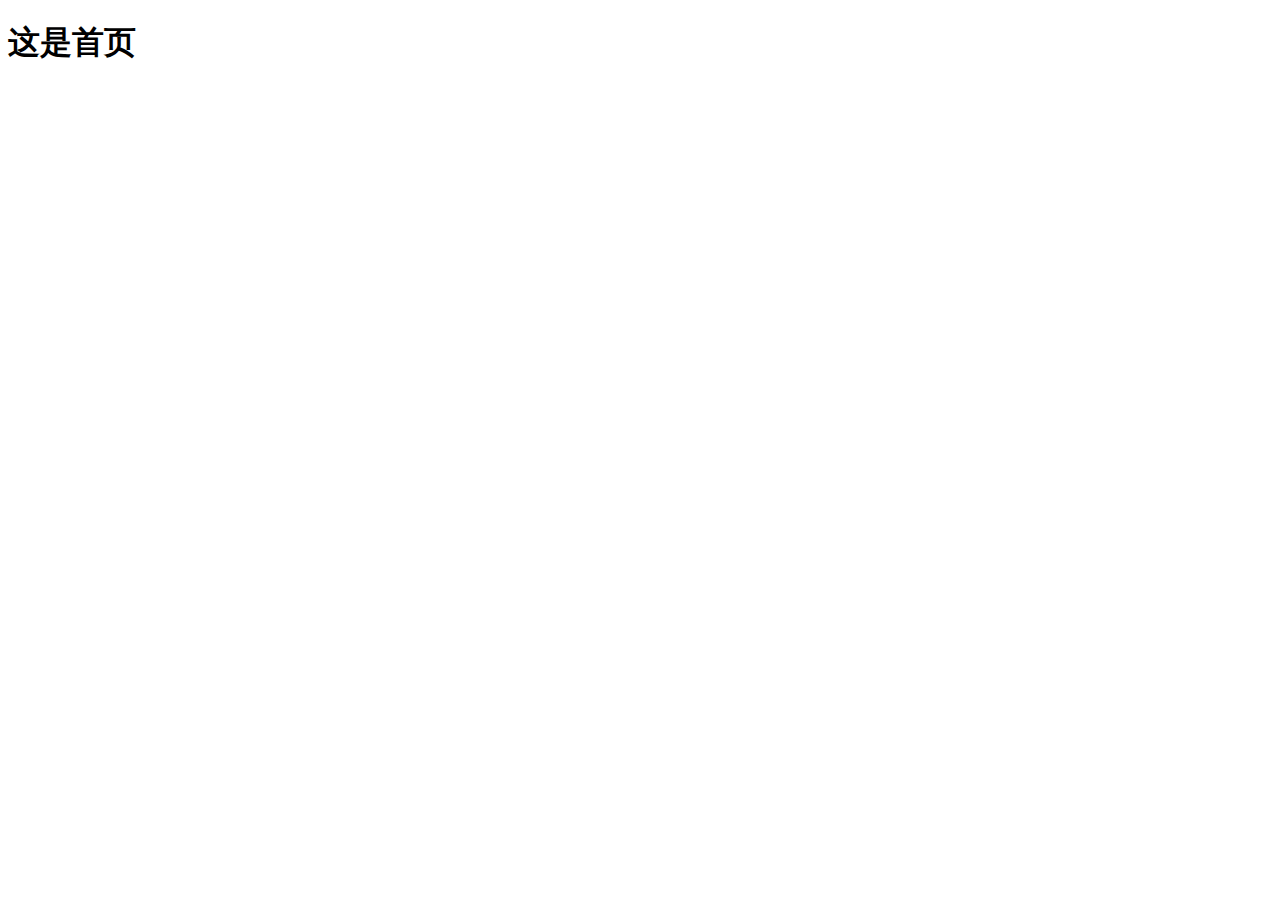
==== index.html @ 3dfcabc5 "注册登录功能完成" ====
<!DOCTYPE html>
<html lang="en">

<head>
    <meta charset="UTF-8">
    <meta http-equiv="X-UA-Compatible" content="IE=edge">
    <meta name="viewport" content="width=device-width, initial-scale=1.0">
    <title>Document</title>
</head>

<body>
    <h1>这是首页</h1>
</body>

</html>
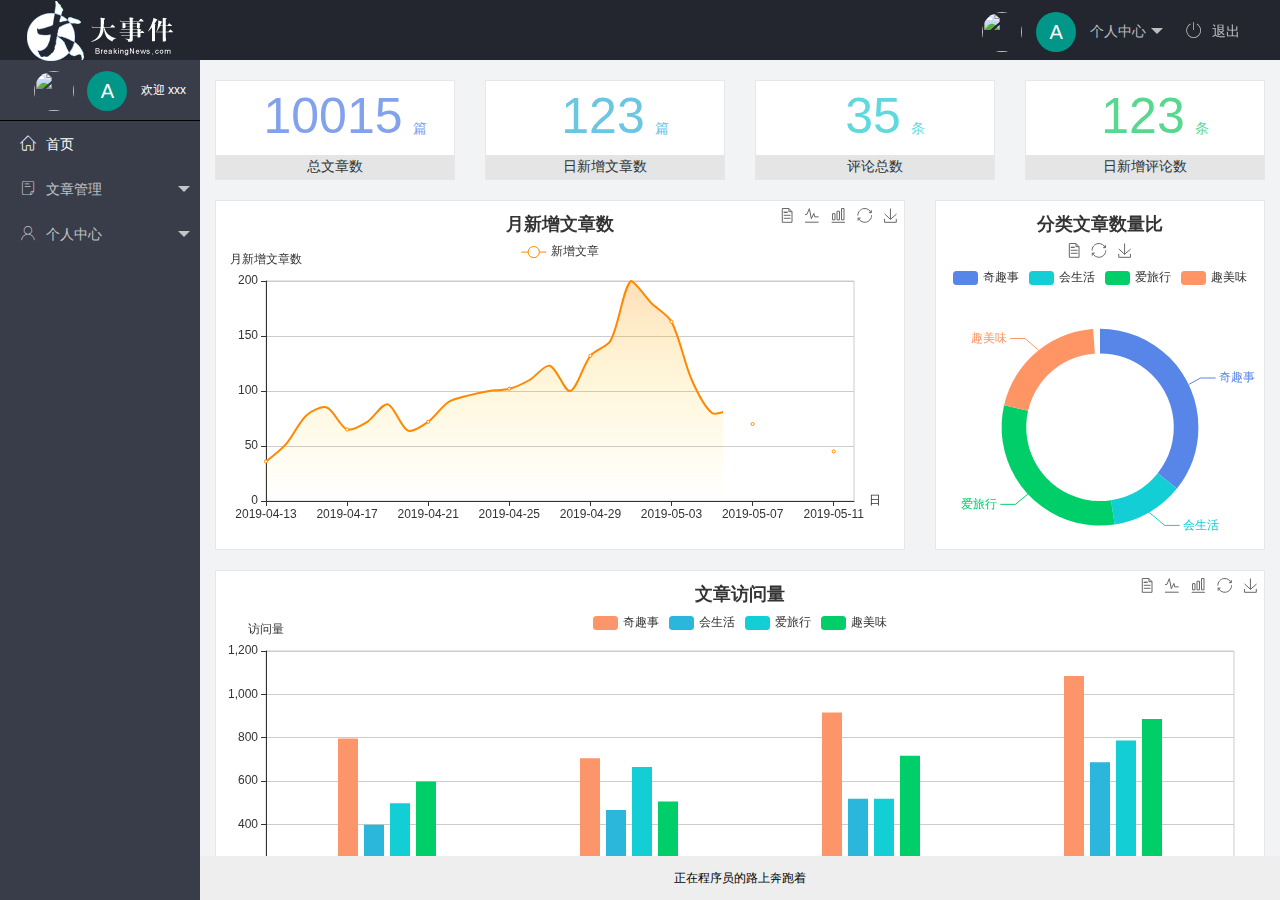
==== commit 5552a889: "主页功能完成" ====
--- a/index.html
+++ b/index.html
@@ -1,15 +1,99 @@
 <!DOCTYPE html>
-<html lang="en">
+<html>
 
 <head>
-    <meta charset="UTF-8">
-    <meta http-equiv="X-UA-Compatible" content="IE=edge">
-    <meta name="viewport" content="width=device-width, initial-scale=1.0">
-    <title>Document</title>
+    <meta charset="utf-8">
+    <meta name="viewport" content="width=device-width, initial-scale=1, maximum-scale=1">
+    <title>大事件 --后台首页</title>
+    <!-- 引入字体图标 -->
+    <link rel="stylesheet" href="/assets/fonts/iconfont.css">
+    <!-- 引入layui样式 -->
+    <link rel="stylesheet" href="/assets/lib/layui/css/layui.css">
+    <!-- 引入本页面样式 -->
+    <link rel="stylesheet" href="/assets/css/index.css">
+
 </head>
 
-<body>
-    <h1>这是首页</h1>
+<body class="layui-layout-body">
+    <div class="layui-layout layui-layout-admin">
+        <div class="layui-header">
+            <!-- logo -->
+            <div class="layui-logo">
+                <img src="/assets/images/logo.png" alt="">
+            </div>
+            <!-- 头部区域（可配合layui已有的水平导航） -->
+
+            <ul class="layui-nav layui-layout-right">
+                <li class="layui-nav-item">
+                    <!-- 顶部头像 -->
+                    <a href="javascript:;">
+                        <img src="http://t.cn/RCzsdCq" class="layui-nav-img">
+                        <span class="text-avatar">A</span>
+                        个人中心
+                    </a>
+                    <dl class="layui-nav-child">
+                        <dd><a href="">基本资料</a></dd>
+                        <dd><a href="">更换头像</a></dd>
+                        <dd><a href="">重置密码</a></dd>
+                    </dl>
+                </li>
+                <li class="layui-nav-item"><a href="javascript:;" id="btnLogin"><span
+                            class="iconfont icon-tuichu"></span>退出</a>
+                </li>
+            </ul>
+        </div>
+
+        <div class="layui-side layui-bg-black">
+            <div class="layui-side-scroll">
+                <!-- 左侧头像区域 -->
+                <div class="userinif">
+                    <img src="http://t.cn/RCzsdCq" class="layui-nav-img">
+                    <span class="text-avatar">A</span>
+                    <span id="welcome">欢迎 xxx</span>
+                </div>
+                <!-- 左侧导航区域（可配合layui已有的垂直导航） -->
+                <ul class="layui-nav layui-nav-tree" lay-filter="test" lay-shrink="all">
+                    <li class="layui-nav-item layui-nav-itemed"><a href="/home/dashboard.html" target="fm"><span
+                                class="iconfont icon-home"></span>首页</a></li>
+                    <li class="layui-nav-item ">
+                        <a class="" href="javascript:;"><span class="iconfont icon-16"></span>文章管理</a>
+                        <dl class="layui-nav-child">
+                            <dd><a href="javascript:;"><i class="layui-icon layui-icon-app"></i>文章类别</a></dd>
+                            <dd><a href="javascript:;"><i class="layui-icon layui-icon-app"></i>文章列表</a></dd>
+                            <dd><a href="javascript:;"><i class="layui-icon layui-icon-app"></i>发表文章</a></dd>
+                        </dl>
+                    </li>
+                    <li class="layui-nav-item">
+                        <a href="javascript:;"><span class="iconfont icon-user"></span>个人中心</a>
+                        <dl class="layui-nav-child">
+                            <dd><a href="javascript:;"><i class="layui-icon layui-icon-app"></i>基本资料</a></dd>
+                            <dd><a href="javascript:;"><i class="layui-icon layui-icon-app"></i>更换头像</a></dd>
+                            <dd><a href="javascript:;"><i class="layui-icon layui-icon-app"></i>重置密码</a></dd>
+                        </dl>
+                    </li>
+
+                </ul>
+            </div>
+        </div>
+
+        <div class="layui-body">
+            <!-- 内容主体区域 -->
+            <iframe name="fm" src="/home/dashboard.html" frameborder="0"></iframe>
+        </div>
+
+        <div class="layui-footer">
+            <!-- 底部固定区域 -->
+            正在程序员的路上奔跑着
+        </div>
+    </div>
+    <!-- 先导入 layui js文件 -->
+    <script src="/assets/lib/layui/layui.all.js"></script>
+    <!-- 导入 jq 文件 -->
+    <script src="./assets/lib/jquery.js"></script>
+    <!-- 导入baseAPI.js文件 必须在jqx下面 -->
+    <script src="/assets/js/baseAPI.js"></script>
+    <!-- 导入本页面js文件 -->
+    <script src="/assets/js/index.js"></script>
 </body>
 
 </html>--- a/assets/fonts/iconfont.css
+++ b/assets/fonts/iconfont.css
@@ -0,0 +1,37 @@
+@font-face {font-family: "iconfont";
+  src: url('iconfont.eot?t=1576139966484'); /* IE9 */
+  src: url('iconfont.eot?t=1576139966484#iefix') format('embedded-opentype'), /* IE6-IE8 */
+  url('[data-uri]') format('woff2'),
+  url('iconfont.woff?t=1576139966484') format('woff'),
+  url('iconfont.ttf?t=1576139966484') format('truetype'), /* chrome, firefox, opera, Safari, Android, iOS 4.2+ */
+  url('iconfont.svg?t=1576139966484#iconfont') format('svg'); /* iOS 4.1- */
+}
+
+.iconfont {
+  font-family: "iconfont" !important;
+  font-size: 16px;
+  font-style: normal;
+  -webkit-font-smoothing: antialiased;
+  -moz-osx-font-smoothing: grayscale;
+}
+
+.icon-home:before {
+  content: "\e6a9";
+}
+
+.icon-user:before {
+  content: "\e614";
+}
+
+.icon-pinglun:before {
+  content: "\e616";
+}
+
+.icon-tuichu:before {
+  content: "\e865";
+}
+
+.icon-16:before {
+  content: "\e615";
+}
+
--- a/assets/lib/layui/css/layui.css
+++ b/assets/lib/layui/css/layui.css
@@ -0,0 +1,2 @@
+/** layui-v2.5.5 MIT License By https://www.layui.com */
+ .layui-inline,img{display:inline-block;vertical-align:middle}h1,h2,h3,h4,h5,h6{font-weight:400}.layui-edge,.layui-header,.layui-inline,.layui-main{position:relative}.layui-body,.layui-edge,.layui-elip{overflow:hidden}.layui-btn,.layui-edge,.layui-inline,img{vertical-align:middle}.layui-btn,.layui-disabled,.layui-icon,.layui-unselect{-moz-user-select:none;-webkit-user-select:none;-ms-user-select:none}.layui-elip,.layui-form-checkbox span,.layui-form-pane .layui-form-label{text-overflow:ellipsis;white-space:nowrap}.layui-breadcrumb,.layui-tree-btnGroup{visibility:hidden}blockquote,body,button,dd,div,dl,dt,form,h1,h2,h3,h4,h5,h6,input,li,ol,p,pre,td,textarea,th,ul{margin:0;padding:0;-webkit-tap-highlight-color:rgba(0,0,0,0)}a:active,a:hover{outline:0}img{border:none}li{list-style:none}table{border-collapse:collapse;border-spacing:0}h4,h5,h6{font-size:100%}button,input,optgroup,option,select,textarea{font-family:inherit;font-size:inherit;font-style:inherit;font-weight:inherit;outline:0}pre{white-space:pre-wrap;white-space:-moz-pre-wrap;white-space:-pre-wrap;white-space:-o-pre-wrap;word-wrap:break-word}body{line-height:24px;font:14px Helvetica Neue,Helvetica,PingFang SC,Tahoma,Arial,sans-serif}hr{height:1px;margin:10px 0;border:0;clear:both}a{color:#333;text-decoration:none}a:hover{color:#777}a cite{font-style:normal;*cursor:pointer}.layui-border-box,.layui-border-box *{box-sizing:border-box}.layui-box,.layui-box *{box-sizing:content-box}.layui-clear{clear:both;*zoom:1}.layui-clear:after{content:'\20';clear:both;*zoom:1;display:block;height:0}.layui-inline{*display:inline;*zoom:1}.layui-edge{display:inline-block;width:0;height:0;border-width:6px;border-style:dashed;border-color:transparent}.layui-edge-top{top:-4px;border-bottom-color:#999;border-bottom-style:solid}.layui-edge-right{border-left-color:#999;border-left-style:solid}.layui-edge-bottom{top:2px;border-top-color:#999;border-top-style:solid}.layui-edge-left{border-right-color:#999;border-right-style:solid}.layui-disabled,.layui-disabled:hover{color:#d2d2d2!important;cursor:not-allowed!important}.layui-circle{border-radius:100%}.layui-show{display:block!important}.layui-hide{display:none!important}@font-face{font-family:layui-icon;src:url(../font/iconfont.eot?v=250);src:url(../font/iconfont.eot?v=250#iefix) format('embedded-opentype'),url(../font/iconfont.woff2?v=250) format('woff2'),url(../font/iconfont.woff?v=250) format('woff'),url(../font/iconfont.ttf?v=250) format('truetype'),url(../font/iconfont.svg?v=250#layui-icon) format('svg')}.layui-icon{font-family:layui-icon!important;font-size:16px;font-style:normal;-webkit-font-smoothing:antialiased;-moz-osx-font-smoothing:grayscale}.layui-icon-reply-fill:before{content:"\e611"}.layui-icon-set-fill:before{content:"\e614"}.layui-icon-menu-fill:before{content:"\e60f"}.layui-icon-search:before{content:"\e615"}.layui-icon-share:before{content:"\e641"}.layui-icon-set-sm:before{content:"\e620"}.layui-icon-engine:before{content:"\e628"}.layui-icon-close:before{content:"\1006"}.layui-icon-close-fill:before{content:"\1007"}.layui-icon-chart-screen:before{content:"\e629"}.layui-icon-star:before{content:"\e600"}.layui-icon-circle-dot:before{content:"\e617"}.layui-icon-chat:before{content:"\e606"}.layui-icon-release:before{content:"\e609"}.layui-icon-list:before{content:"\e60a"}.layui-icon-chart:before{content:"\e62c"}.layui-icon-ok-circle:before{content:"\1005"}.layui-icon-layim-theme:before{content:"\e61b"}.layui-icon-table:before{content:"\e62d"}.layui-icon-right:before{content:"\e602"}.layui-icon-left:before{content:"\e603"}.layui-icon-cart-simple:before{content:"\e698"}.layui-icon-face-cry:before{content:"\e69c"}.layui-icon-face-smile:before{content:"\e6af"}.layui-icon-survey:before{content:"\e6b2"}.layui-icon-tree:before{content:"\e62e"}.layui-icon-upload-circle:before{content:"\e62f"}.layui-icon-add-circle:before{content:"\e61f"}.layui-icon-download-circle:before{content:"\e601"}.layui-icon-templeate-1:before{content:"\e630"}.layui-icon-util:before{content:"\e631"}.layui-icon-face-surprised:before{content:"\e664"}.layui-icon-edit:before{content:"\e642"}.layui-icon-speaker:before{content:"\e645"}.layui-icon-down:before{content:"\e61a"}.layui-icon-file:before{content:"\e621"}.layui-icon-layouts:before{content:"\e632"}.layui-icon-rate-half:before{content:"\e6c9"}.layui-icon-add-circle-fine:before{content:"\e608"}.layui-icon-prev-circle:before{content:"\e633"}.layui-icon-read:before{content:"\e705"}.layui-icon-404:before{content:"\e61c"}.layui-icon-carousel:before{content:"\e634"}.layui-icon-help:before{content:"\e607"}.layui-icon-code-circle:before{content:"\e635"}.layui-icon-water:before{content:"\e636"}.layui-icon-username:before{content:"\e66f"}.layui-icon-find-fill:before{content:"\e670"}.layui-icon-about:before{content:"\e60b"}.layui-icon-location:before{content:"\e715"}.layui-icon-up:before{content:"\e619"}.layui-icon-pause:before{content:"\e651"}.layui-icon-date:before{content:"\e637"}.layui-icon-layim-uploadfile:before{content:"\e61d"}.layui-icon-delete:before{content:"\e640"}.layui-icon-play:before{content:"\e652"}.layui-icon-top:before{content:"\e604"}.layui-icon-friends:before{content:"\e612"}.layui-icon-refresh-3:before{content:"\e9aa"}.layui-icon-ok:before{content:"\e605"}.layui-icon-layer:before{content:"\e638"}.layui-icon-face-smile-fine:before{content:"\e60c"}.layui-icon-dollar:before{content:"\e659"}.layui-icon-group:before{content:"\e613"}.layui-icon-layim-download:before{content:"\e61e"}.layui-icon-picture-fine:before{content:"\e60d"}.layui-icon-link:before{content:"\e64c"}.layui-icon-diamond:before{content:"\e735"}.layui-icon-log:before{content:"\e60e"}.layui-icon-rate-solid:before{content:"\e67a"}.layui-icon-fonts-del:before{content:"\e64f"}.layui-icon-unlink:before{content:"\e64d"}.layui-icon-fonts-clear:before{content:"\e639"}.layui-icon-triangle-r:before{content:"\e623"}.layui-icon-circle:before{content:"\e63f"}.layui-icon-radio:before{content:"\e643"}.layui-icon-align-center:before{content:"\e647"}.layui-icon-align-right:before{content:"\e648"}.layui-icon-align-left:before{content:"\e649"}.layui-icon-loading-1:before{content:"\e63e"}.layui-icon-return:before{content:"\e65c"}.layui-icon-fonts-strong:before{content:"\e62b"}.layui-icon-upload:before{content:"\e67c"}.layui-icon-dialogue:before{content:"\e63a"}.layui-icon-video:before{content:"\e6ed"}.layui-icon-headset:before{content:"\e6fc"}.layui-icon-cellphone-fine:before{content:"\e63b"}.layui-icon-add-1:before{content:"\e654"}.layui-icon-face-smile-b:before{content:"\e650"}.layui-icon-fonts-html:before{content:"\e64b"}.layui-icon-form:before{content:"\e63c"}.layui-icon-cart:before{content:"\e657"}.layui-icon-camera-fill:before{content:"\e65d"}.layui-icon-tabs:before{content:"\e62a"}.layui-icon-fonts-code:before{content:"\e64e"}.layui-icon-fire:before{content:"\e756"}.layui-icon-set:before{content:"\e716"}.layui-icon-fonts-u:before{content:"\e646"}.layui-icon-triangle-d:before{content:"\e625"}.layui-icon-tips:before{content:"\e702"}.layui-icon-picture:before{content:"\e64a"}.layui-icon-more-vertical:before{content:"\e671"}.layui-icon-flag:before{content:"\e66c"}.layui-icon-loading:before{content:"\e63d"}.layui-icon-fonts-i:before{content:"\e644"}.layui-icon-refresh-1:before{content:"\e666"}.layui-icon-rmb:before{content:"\e65e"}.layui-icon-home:before{content:"\e68e"}.layui-icon-user:before{content:"\e770"}.layui-icon-notice:before{content:"\e667"}.layui-icon-login-weibo:before{content:"\e675"}.layui-icon-voice:before{content:"\e688"}.layui-icon-upload-drag:before{content:"\e681"}.layui-icon-login-qq:before{content:"\e676"}.layui-icon-snowflake:before{content:"\e6b1"}.layui-icon-file-b:before{content:"\e655"}.layui-icon-template:before{content:"\e663"}.layui-icon-auz:before{content:"\e672"}.layui-icon-console:before{content:"\e665"}.layui-icon-app:before{content:"\e653"}.layui-icon-prev:before{content:"\e65a"}.layui-icon-website:before{content:"\e7ae"}.layui-icon-next:before{content:"\e65b"}.layui-icon-component:before{content:"\e857"}.layui-icon-more:before{content:"\e65f"}.layui-icon-login-wechat:before{content:"\e677"}.layui-icon-shrink-right:before{content:"\e668"}.layui-icon-spread-left:before{content:"\e66b"}.layui-icon-camera:before{content:"\e660"}.layui-icon-note:before{content:"\e66e"}.layui-icon-refresh:before{content:"\e669"}.layui-icon-female:before{content:"\e661"}.layui-icon-male:before{content:"\e662"}.layui-icon-password:before{content:"\e673"}.layui-icon-senior:before{content:"\e674"}.layui-icon-theme:before{content:"\e66a"}.layui-icon-tread:before{content:"\e6c5"}.layui-icon-praise:before{content:"\e6c6"}.layui-icon-star-fill:before{content:"\e658"}.layui-icon-rate:before{content:"\e67b"}.layui-icon-template-1:before{content:"\e656"}.layui-icon-vercode:before{content:"\e679"}.layui-icon-cellphone:before{content:"\e678"}.layui-icon-screen-full:before{content:"\e622"}.layui-icon-screen-restore:before{content:"\e758"}.layui-icon-cols:before{content:"\e610"}.layui-icon-export:before{content:"\e67d"}.layui-icon-print:before{content:"\e66d"}.layui-icon-slider:before{content:"\e714"}.layui-icon-addition:before{content:"\e624"}.layui-icon-subtraction:before{content:"\e67e"}.layui-icon-service:before{content:"\e626"}.layui-icon-transfer:before{content:"\e691"}.layui-main{width:1140px;margin:0 auto}.layui-header{z-index:1000;height:60px}.layui-header a:hover{transition:all .5s;-webkit-transition:all .5s}.layui-side{position:fixed;left:0;top:0;bottom:0;z-index:999;width:200px;overflow-x:hidden}.layui-side-scroll{position:relative;width:220px;height:100%;overflow-x:hidden}.layui-body{position:absolute;left:200px;right:0;top:0;bottom:0;z-index:998;width:auto;overflow-y:auto;box-sizing:border-box}.layui-layout-body{overflow:hidden}.layui-layout-admin .layui-header{background-color:#23262E}.layui-layout-admin .layui-side{top:60px;width:200px;overflow-x:hidden}.layui-layout-admin .layui-body{position:fixed;top:60px;bottom:44px}.layui-layout-admin .layui-main{width:auto;margin:0 15px}.layui-layout-admin .layui-footer{position:fixed;left:200px;right:0;bottom:0;height:44px;line-height:44px;padding:0 15px;background-color:#eee}.layui-layout-admin .layui-logo{position:absolute;left:0;top:0;width:200px;height:100%;line-height:60px;text-align:center;color:#009688;font-size:16px}.layui-layout-admin .layui-header .layui-nav{background:0 0}.layui-layout-left{position:absolute!important;left:200px;top:0}.layui-layout-right{position:absolute!important;right:0;top:0}.layui-container{position:relative;margin:0 auto;padding:0 15px;box-sizing:border-box}.layui-fluid{position:relative;margin:0 auto;padding:0 15px}.layui-row:after,.layui-row:before{content:'';display:block;clear:both}.layui-col-lg1,.layui-col-lg10,.layui-col-lg11,.layui-col-lg12,.layui-col-lg2,.layui-col-lg3,.layui-col-lg4,.layui-col-lg5,.layui-col-lg6,.layui-col-lg7,.layui-col-lg8,.layui-col-lg9,.layui-col-md1,.layui-col-md10,.layui-col-md11,.layui-col-md12,.layui-col-md2,.layui-col-md3,.layui-col-md4,.layui-col-md5,.layui-col-md6,.layui-col-md7,.layui-col-md8,.layui-col-md9,.layui-col-sm1,.layui-col-sm10,.layui-col-sm11,.layui-col-sm12,.layui-col-sm2,.layui-col-sm3,.layui-col-sm4,.layui-col-sm5,.layui-col-sm6,.layui-col-sm7,.layui-col-sm8,.layui-col-sm9,.layui-col-xs1,.layui-col-xs10,.layui-col-xs11,.layui-col-xs12,.layui-col-xs2,.layui-col-xs3,.layui-col-xs4,.layui-col-xs5,.layui-col-xs6,.layui-col-xs7,.layui-col-xs8,.layui-col-xs9{position:relative;display:block;box-sizing:border-box}.layui-col-xs1,.layui-col-xs10,.layui-col-xs11,.layui-col-xs12,.layui-col-xs2,.layui-col-xs3,.layui-col-xs4,.layui-col-xs5,.layui-col-xs6,.layui-col-xs7,.layui-col-xs8,.layui-col-xs9{float:left}.layui-col-xs1{width:8.33333333%}.layui-col-xs2{width:16.66666667%}.layui-col-xs3{width:25%}.layui-col-xs4{width:33.33333333%}.layui-col-xs5{width:41.66666667%}.layui-col-xs6{width:50%}.layui-col-xs7{width:58.33333333%}.layui-col-xs8{width:66.66666667%}.layui-col-xs9{width:75%}.layui-col-xs10{width:83.33333333%}.layui-col-xs11{width:91.66666667%}.layui-col-xs12{width:100%}.layui-col-xs-offset1{margin-left:8.33333333%}.layui-col-xs-offset2{margin-left:16.66666667%}.layui-col-xs-offset3{margin-left:25%}.layui-col-xs-offset4{margin-left:33.33333333%}.layui-col-xs-offset5{margin-left:41.66666667%}.layui-col-xs-offset6{margin-left:50%}.layui-col-xs-offset7{margin-left:58.33333333%}.layui-col-xs-offset8{margin-left:66.66666667%}.layui-col-xs-offset9{margin-left:75%}.layui-col-xs-offset10{margin-left:83.33333333%}.layui-col-xs-offset11{margin-left:91.66666667%}.layui-col-xs-offset12{margin-left:100%}@media screen and (max-width:768px){.layui-hide-xs{display:none!important}.layui-show-xs-block{display:block!important}.layui-show-xs-inline{display:inline!important}.layui-show-xs-inline-block{display:inline-block!important}}@media screen and (min-width:768px){.layui-container{width:750px}.layui-hide-sm{display:none!important}.layui-show-sm-block{display:block!important}.layui-show-sm-inline{display:inline!important}.layui-show-sm-inline-block{display:inline-block!important}.layui-col-sm1,.layui-col-sm10,.layui-col-sm11,.layui-col-sm12,.layui-col-sm2,.layui-col-sm3,.layui-col-sm4,.layui-col-sm5,.layui-col-sm6,.layui-col-sm7,.layui-col-sm8,.layui-col-sm9{float:left}.layui-col-sm1{width:8.33333333%}.layui-col-sm2{width:16.66666667%}.layui-col-sm3{width:25%}.layui-col-sm4{width:33.33333333%}.layui-col-sm5{width:41.66666667%}.layui-col-sm6{width:50%}.layui-col-sm7{width:58.33333333%}.layui-col-sm8{width:66.66666667%}.layui-col-sm9{width:75%}.layui-col-sm10{width:83.33333333%}.layui-col-sm11{width:91.66666667%}.layui-col-sm12{width:100%}.layui-col-sm-offset1{margin-left:8.33333333%}.layui-col-sm-offset2{margin-left:16.66666667%}.layui-col-sm-offset3{margin-left:25%}.layui-col-sm-offset4{margin-left:33.33333333%}.layui-col-sm-offset5{margin-left:41.66666667%}.layui-col-sm-offset6{margin-left:50%}.layui-col-sm-offset7{margin-left:58.33333333%}.layui-col-sm-offset8{margin-left:66.66666667%}.layui-col-sm-offset9{margin-left:75%}.layui-col-sm-offset10{margin-left:83.33333333%}.layui-col-sm-offset11{margin-left:91.66666667%}.layui-col-sm-offset12{margin-left:100%}}@media screen and (min-width:992px){.layui-container{width:970px}.layui-hide-md{display:none!important}.layui-show-md-block{display:block!important}.layui-show-md-inline{display:inline!important}.layui-show-md-inline-block{display:inline-block!important}.layui-col-md1,.layui-col-md10,.layui-col-md11,.layui-col-md12,.layui-col-md2,.layui-col-md3,.layui-col-md4,.layui-col-md5,.layui-col-md6,.layui-col-md7,.layui-col-md8,.layui-col-md9{float:left}.layui-col-md1{width:8.33333333%}.layui-col-md2{width:16.66666667%}.layui-col-md3{width:25%}.layui-col-md4{width:33.33333333%}.layui-col-md5{width:41.66666667%}.layui-col-md6{width:50%}.layui-col-md7{width:58.33333333%}.layui-col-md8{width:66.66666667%}.layui-col-md9{width:75%}.layui-col-md10{width:83.33333333%}.layui-col-md11{width:91.66666667%}.layui-col-md12{width:100%}.layui-col-md-offset1{margin-left:8.33333333%}.layui-col-md-offset2{margin-left:16.66666667%}.layui-col-md-offset3{margin-left:25%}.layui-col-md-offset4{margin-left:33.33333333%}.layui-col-md-offset5{margin-left:41.66666667%}.layui-col-md-offset6{margin-left:50%}.layui-col-md-offset7{margin-left:58.33333333%}.layui-col-md-offset8{margin-left:66.66666667%}.layui-col-md-offset9{margin-left:75%}.layui-col-md-offset10{margin-left:83.33333333%}.layui-col-md-offset11{margin-left:91.66666667%}.layui-col-md-offset12{margin-left:100%}}@media screen and (min-width:1200px){.layui-container{width:1170px}.layui-hide-lg{display:none!important}.layui-show-lg-block{display:block!important}.layui-show-lg-inline{display:inline!important}.layui-show-lg-inline-block{display:inline-block!important}.layui-col-lg1,.layui-col-lg10,.layui-col-lg11,.layui-col-lg12,.layui-col-lg2,.layui-col-lg3,.layui-col-lg4,.layui-col-lg5,.layui-col-lg6,.layui-col-lg7,.layui-col-lg8,.layui-col-lg9{float:left}.layui-col-lg1{width:8.33333333%}.layui-col-lg2{width:16.66666667%}.layui-col-lg3{width:25%}.layui-col-lg4{width:33.33333333%}.layui-col-lg5{width:41.66666667%}.layui-col-lg6{width:50%}.layui-col-lg7{width:58.33333333%}.layui-col-lg8{width:66.66666667%}.layui-col-lg9{width:75%}.layui-col-lg10{width:83.33333333%}.layui-col-lg11{width:91.66666667%}.layui-col-lg12{width:100%}.layui-col-lg-offset1{margin-left:8.33333333%}.layui-col-lg-offset2{margin-left:16.66666667%}.layui-col-lg-offset3{margin-left:25%}.layui-col-lg-offset4{margin-left:33.33333333%}.layui-col-lg-offset5{margin-left:41.66666667%}.layui-col-lg-offset6{margin-left:50%}.layui-col-lg-offset7{margin-left:58.33333333%}.layui-col-lg-offset8{margin-left:66.66666667%}.layui-col-lg-offset9{margin-left:75%}.layui-col-lg-offset10{margin-left:83.33333333%}.layui-col-lg-offset11{margin-left:91.66666667%}.layui-col-lg-offset12{margin-left:100%}}.layui-col-space1{margin:-.5px}.layui-col-space1>*{padding:.5px}.layui-col-space3{margin:-1.5px}.layui-col-space3>*{padding:1.5px}.layui-col-space5{margin:-2.5px}.layui-col-space5>*{padding:2.5px}.layui-col-space8{margin:-3.5px}.layui-col-space8>*{padding:3.5px}.layui-col-space10{margin:-5px}.layui-col-space10>*{padding:5px}.layui-col-space12{margin:-6px}.layui-col-space12>*{padding:6px}.layui-col-space15{margin:-7.5px}.layui-col-space15>*{padding:7.5px}.layui-col-space18{margin:-9px}.layui-col-space18>*{padding:9px}.layui-col-space20{margin:-10px}.layui-col-space20>*{padding:10px}.layui-col-space22{margin:-11px}.layui-col-space22>*{padding:11px}.layui-col-space25{margin:-12.5px}.layui-col-space25>*{padding:12.5px}.layui-col-space30{margin:-15px}.layui-col-space30>*{padding:15px}.layui-btn,.layui-input,.layui-select,.layui-textarea,.layui-upload-button{outline:0;-webkit-appearance:none;transition:all .3s;-webkit-transition:all .3s;box-sizing:border-box}.layui-elem-quote{margin-bottom:10px;padding:15px;line-height:22px;border-left:5px solid #009688;border-radius:0 2px 2px 0;background-color:#f2f2f2}.layui-quote-nm{border-style:solid;border-width:1px 1px 1px 5px;background:0 0}.layui-elem-field{margin-bottom:10px;padding:0;border-width:1px;border-style:solid}.layui-elem-field legend{margin-left:20px;padding:0 10px;font-size:20px;font-weight:300}.layui-field-title{margin:10px 0 20px;border-width:1px 0 0}.layui-field-box{padding:10px 15px}.layui-field-title .layui-field-box{padding:10px 0}.layui-progress{position:relative;height:6px;border-radius:20px;background-color:#e2e2e2}.layui-progress-bar{position:absolute;left:0;top:0;width:0;max-width:100%;height:6px;border-radius:20px;text-align:right;background-color:#5FB878;transition:all .3s;-webkit-transition:all .3s}.layui-progress-big,.layui-progress-big .layui-progress-bar{height:18px;line-height:18px}.layui-progress-text{position:relative;top:-20px;line-height:18px;font-size:12px;color:#666}.layui-progress-big .layui-progress-text{position:static;padding:0 10px;color:#fff}.layui-collapse{border-width:1px;border-style:solid;border-radius:2px}.layui-colla-content,.layui-colla-item{border-top-width:1px;border-top-style:solid}.layui-colla-item:first-child{border-top:none}.layui-colla-title{position:relative;height:42px;line-height:42px;padding:0 15px 0 35px;color:#333;background-color:#f2f2f2;cursor:pointer;font-size:14px;overflow:hidden}.layui-colla-content{display:none;padding:10px 15px;line-height:22px;color:#666}.layui-colla-icon{position:absolute;left:15px;top:0;font-size:14px}.layui-card{margin-bottom:15px;border-radius:2px;background-color:#fff;box-shadow:0 1px 2px 0 rgba(0,0,0,.05)}.layui-card:last-child{margin-bottom:0}.layui-card-header{position:relative;height:42px;line-height:42px;padding:0 15px;border-bottom:1px solid #f6f6f6;color:#333;border-radius:2px 2px 0 0;font-size:14px}.layui-bg-black,.layui-bg-blue,.layui-bg-cyan,.layui-bg-green,.layui-bg-orange,.layui-bg-red{color:#fff!important}.layui-card-body{position:relative;padding:10px 15px;line-height:24px}.layui-card-body[pad15]{padding:15px}.layui-card-body[pad20]{padding:20px}.layui-card-body .layui-table{margin:5px 0}.layui-card .layui-tab{margin:0}.layui-panel-window{position:relative;padding:15px;border-radius:0;border-top:5px solid #E6E6E6;background-color:#fff}.layui-auxiliar-moving{position:fixed;left:0;right:0;top:0;bottom:0;width:100%;height:100%;background:0 0;z-index:9999999999}.layui-form-label,.layui-form-mid,.layui-form-select,.layui-input-block,.layui-input-inline,.layui-textarea{position:relative}.layui-bg-red{background-color:#FF5722!important}.layui-bg-orange{background-color:#FFB800!important}.layui-bg-green{background-color:#009688!important}.layui-bg-cyan{background-color:#2F4056!important}.layui-bg-blue{background-color:#1E9FFF!important}.layui-bg-black{background-color:#393D49!important}.layui-bg-gray{background-color:#eee!important;color:#666!important}.layui-badge-rim,.layui-colla-content,.layui-colla-item,.layui-collapse,.layui-elem-field,.layui-form-pane .layui-form-item[pane],.layui-form-pane .layui-form-label,.layui-input,.layui-layedit,.layui-layedit-tool,.layui-quote-nm,.layui-select,.layui-tab-bar,.layui-tab-card,.layui-tab-title,.layui-tab-title .layui-this:after,.layui-textarea{border-color:#e6e6e6}.layui-timeline-item:before,hr{background-color:#e6e6e6}.layui-text{line-height:22px;font-size:14px;color:#666}.layui-text h1,.layui-text h2,.layui-text h3{font-weight:500;color:#333}.layui-text h1{font-size:30px}.layui-text h2{font-size:24px}.layui-text h3{font-size:18px}.layui-text a:not(.layui-btn){color:#01AAED}.layui-text a:not(.layui-btn):hover{text-decoration:underline}.layui-text ul{padding:5px 0 5px 15px}.layui-text ul li{margin-top:5px;list-style-type:disc}.layui-text em,.layui-word-aux{color:#999!important;padding:0 5px!important}.layui-btn{display:inline-block;height:38px;line-height:38px;padding:0 18px;background-color:#009688;color:#fff;white-space:nowrap;text-align:center;font-size:14px;border:none;border-radius:2px;cursor:pointer}.layui-btn:hover{opacity:.8;filter:alpha(opacity=80);color:#fff}.layui-btn:active{opacity:1;filter:alpha(opacity=100)}.layui-btn+.layui-btn{margin-left:10px}.layui-btn-container{font-size:0}.layui-btn-container .layui-btn{margin-right:10px;margin-bottom:10px}.layui-btn-container .layui-btn+.layui-btn{margin-left:0}.layui-table .layui-btn-container .layui-btn{margin-bottom:9px}.layui-btn-radius{border-radius:100px}.layui-btn .layui-icon{margin-right:3px;font-size:18px;vertical-align:bottom;vertical-align:middle\9}.layui-btn-primary{border:1px solid #C9C9C9;background-color:#fff;color:#555}.layui-btn-primary:hover{border-color:#009688;color:#333}.layui-btn-normal{background-color:#1E9FFF}.layui-btn-warm{background-color:#FFB800}.layui-btn-danger{background-color:#FF5722}.layui-btn-checked{background-color:#5FB878}.layui-btn-disabled,.layui-btn-disabled:active,.layui-btn-disabled:hover{border:1px solid #e6e6e6;background-color:#FBFBFB;color:#C9C9C9;cursor:not-allowed;opacity:1}.layui-btn-lg{height:44px;line-height:44px;padding:0 25px;font-size:16px}.layui-btn-sm{height:30px;line-height:30px;padding:0 10px;font-size:12px}.layui-btn-sm i{font-size:16px!important}.layui-btn-xs{height:22px;line-height:22px;padding:0 5px;font-size:12px}.layui-btn-xs i{font-size:14px!important}.layui-btn-group{display:inline-block;vertical-align:middle;font-size:0}.layui-btn-group .layui-btn{margin-left:0!important;margin-right:0!important;border-left:1px solid rgba(255,255,255,.5);border-radius:0}.layui-btn-group .layui-btn-primary{border-left:none}.layui-btn-group .layui-btn-primary:hover{border-color:#C9C9C9;color:#009688}.layui-btn-group .layui-btn:first-child{border-left:none;border-radius:2px 0 0 2px}.layui-btn-group .layui-btn-primary:first-child{border-left:1px solid #c9c9c9}.layui-btn-group .layui-btn:last-child{border-radius:0 2px 2px 0}.layui-btn-group .layui-btn+.layui-btn{margin-left:0}.layui-btn-group+.layui-btn-group{margin-left:10px}.layui-btn-fluid{width:100%}.layui-input,.layui-select,.layui-textarea{height:38px;line-height:1.3;line-height:38px\9;border-width:1px;border-style:solid;background-color:#fff;border-radius:2px}.layui-input::-webkit-input-placeholder,.layui-select::-webkit-input-placeholder,.layui-textarea::-webkit-input-placeholder{line-height:1.3}.layui-input,.layui-textarea{display:block;width:100%;padding-left:10px}.layui-input:hover,.layui-textarea:hover{border-color:#D2D2D2!important}.layui-input:focus,.layui-textarea:focus{border-color:#C9C9C9!important}.layui-textarea{min-height:100px;height:auto;line-height:20px;padding:6px 10px;resize:vertical}.layui-select{padding:0 10px}.layui-form input[type=checkbox],.layui-form input[type=radio],.layui-form select{display:none}.layui-form [lay-ignore]{display:initial}.layui-form-item{margin-bottom:15px;clear:both;*zoom:1}.layui-form-item:after{content:'\20';clear:both;*zoom:1;display:block;height:0}.layui-form-label{float:left;display:block;padding:9px 15px;width:80px;font-weight:400;line-height:20px;text-align:right}.layui-form-label-col{display:block;float:none;padding:9px 0;line-height:20px;text-align:left}.layui-form-item .layui-inline{margin-bottom:5px;margin-right:10px}.layui-input-block{margin-left:110px;min-height:36px}.layui-input-inline{display:inline-block;vertical-align:middle}.layui-form-item .layui-input-inline{float:left;width:190px;margin-right:10px}.layui-form-text .layui-input-inline{width:auto}.layui-form-mid{float:left;display:block;padding:9px 0!important;line-height:20px;margin-right:10px}.layui-form-danger+.layui-form-select .layui-input,.layui-form-danger:focus{border-color:#FF5722!important}.layui-form-select .layui-input{padding-right:30px;cursor:pointer}.layui-form-select .layui-edge{position:absolute;right:10px;top:50%;margin-top:-3px;cursor:pointer;border-width:6px;border-top-color:#c2c2c2;border-top-style:solid;transition:all .3s;-webkit-transition:all .3s}.layui-form-select dl{display:none;position:absolute;left:0;top:42px;padding:5px 0;z-index:899;min-width:100%;border:1px solid #d2d2d2;max-height:300px;overflow-y:auto;background-color:#fff;border-radius:2px;box-shadow:0 2px 4px rgba(0,0,0,.12);box-sizing:border-box}.layui-form-select dl dd,.layui-form-select dl dt{padding:0 10px;line-height:36px;white-space:nowrap;overflow:hidden;text-overflow:ellipsis}.layui-form-select dl dt{font-size:12px;color:#999}.layui-form-select dl dd{cursor:pointer}.layui-form-select dl dd:hover{background-color:#f2f2f2;-webkit-transition:.5s all;transition:.5s all}.layui-form-select .layui-select-group dd{padding-left:20px}.layui-form-select dl dd.layui-select-tips{padding-left:10px!important;color:#999}.layui-form-select dl dd.layui-this{background-color:#5FB878;color:#fff}.layui-form-checkbox,.layui-form-select dl dd.layui-disabled{background-color:#fff}.layui-form-selected dl{display:block}.layui-form-checkbox,.layui-form-checkbox *,.layui-form-switch{display:inline-block;vertical-align:middle}.layui-form-selected .layui-edge{margin-top:-9px;-webkit-transform:rotate(180deg);transform:rotate(180deg);margin-top:-3px\9}:root .layui-form-selected .layui-edge{margin-top:-9px\0/IE9}.layui-form-selectup dl{top:auto;bottom:42px}.layui-select-none{margin:5px 0;text-align:center;color:#999}.layui-select-disabled .layui-disabled{border-color:#eee!important}.layui-select-disabled .layui-edge{border-top-color:#d2d2d2}.layui-form-checkbox{position:relative;height:30px;line-height:30px;margin-right:10px;padding-right:30px;cursor:pointer;font-size:0;-webkit-transition:.1s linear;transition:.1s linear;box-sizing:border-box}.layui-form-checkbox span{padding:0 10px;height:100%;font-size:14px;border-radius:2px 0 0 2px;background-color:#d2d2d2;color:#fff;overflow:hidden}.layui-form-checkbox:hover span{background-color:#c2c2c2}.layui-form-checkbox i{position:absolute;right:0;top:0;width:30px;height:28px;border:1px solid #d2d2d2;border-left:none;border-radius:0 2px 2px 0;color:#fff;font-size:20px;text-align:center}.layui-form-checkbox:hover i{border-color:#c2c2c2;color:#c2c2c2}.layui-form-checked,.layui-form-checked:hover{border-color:#5FB878}.layui-form-checked span,.layui-form-checked:hover span{background-color:#5FB878}.layui-form-checked i,.layui-form-checked:hover i{color:#5FB878}.layui-form-item .layui-form-checkbox{margin-top:4px}.layui-form-checkbox[lay-skin=primary]{height:auto!important;line-height:normal!important;min-width:18px;min-height:18px;border:none!important;margin-right:0;padding-left:28px;padding-right:0;background:0 0}.layui-form-checkbox[lay-skin=primary] span{padding-left:0;padding-right:15px;line-height:18px;background:0 0;color:#666}.layui-form-checkbox[lay-skin=primary] i{right:auto;left:0;width:16px;height:16px;line-height:16px;border:1px solid #d2d2d2;font-size:12px;border-radius:2px;background-color:#fff;-webkit-transition:.1s linear;transition:.1s linear}.layui-form-checkbox[lay-skin=primary]:hover i{border-color:#5FB878;color:#fff}.layui-form-checked[lay-skin=primary] i{border-color:#5FB878!important;background-color:#5FB878;color:#fff}.layui-checkbox-disbaled[lay-skin=primary] span{background:0 0!important;color:#c2c2c2}.layui-checkbox-disbaled[lay-skin=primary]:hover i{border-color:#d2d2d2}.layui-form-item .layui-form-checkbox[lay-skin=primary]{margin-top:10px}.layui-form-switch{position:relative;height:22px;line-height:22px;min-width:35px;padding:0 5px;margin-top:8px;border:1px solid #d2d2d2;border-radius:20px;cursor:pointer;background-color:#fff;-webkit-transition:.1s linear;transition:.1s linear}.layui-form-switch i{position:absolute;left:5px;top:3px;width:16px;height:16px;border-radius:20px;background-color:#d2d2d2;-webkit-transition:.1s linear;transition:.1s linear}.layui-form-switch em{position:relative;top:0;width:25px;margin-left:21px;padding:0!important;text-align:center!important;color:#999!important;font-style:normal!important;font-size:12px}.layui-form-onswitch{border-color:#5FB878;background-color:#5FB878}.layui-checkbox-disbaled,.layui-checkbox-disbaled i{border-color:#e2e2e2!important}.layui-form-onswitch i{left:100%;margin-left:-21px;background-color:#fff}.layui-form-onswitch em{margin-left:5px;margin-right:21px;color:#fff!important}.layui-checkbox-disbaled span{background-color:#e2e2e2!important}.layui-checkbox-disbaled:hover i{color:#fff!important}[lay-radio]{display:none}.layui-form-radio,.layui-form-radio *{display:inline-block;vertical-align:middle}.layui-form-radio{line-height:28px;margin:6px 10px 0 0;padding-right:10px;cursor:pointer;font-size:0}.layui-form-radio *{font-size:14px}.layui-form-radio>i{margin-right:8px;font-size:22px;color:#c2c2c2}.layui-form-radio>i:hover,.layui-form-radioed>i{color:#5FB878}.layui-radio-disbaled>i{color:#e2e2e2!important}.layui-form-pane .layui-form-label{width:110px;padding:8px 15px;height:38px;line-height:20px;border-width:1px;border-style:solid;border-radius:2px 0 0 2px;text-align:center;background-color:#FBFBFB;overflow:hidden;box-sizing:border-box}.layui-form-pane .layui-input-inline{margin-left:-1px}.layui-form-pane .layui-input-block{margin-left:110px;left:-1px}.layui-form-pane .layui-input{border-radius:0 2px 2px 0}.layui-form-pane .layui-form-text .layui-form-label{float:none;width:100%;border-radius:2px;box-sizing:border-box;text-align:left}.layui-form-pane .layui-form-text .layui-input-inline{display:block;margin:0;top:-1px;clear:both}.layui-form-pane .layui-form-text .layui-input-block{margin:0;left:0;top:-1px}.layui-form-pane .layui-form-text .layui-textarea{min-height:100px;border-radius:0 0 2px 2px}.layui-form-pane .layui-form-checkbox{margin:4px 0 4px 10px}.layui-form-pane .layui-form-radio,.layui-form-pane .layui-form-switch{margin-top:6px;margin-left:10px}.layui-form-pane .layui-form-item[pane]{position:relative;border-width:1px;border-style:solid}.layui-form-pane .layui-form-item[pane] .layui-form-label{position:absolute;left:0;top:0;height:100%;border-width:0 1px 0 0}.layui-form-pane .layui-form-item[pane] .layui-input-inline{margin-left:110px}@media screen and (max-width:450px){.layui-form-item .layui-form-label{text-overflow:ellipsis;overflow:hidden;white-space:nowrap}.layui-form-item .layui-inline{display:block;margin-right:0;margin-bottom:20px;clear:both}.layui-form-item .layui-inline:after{content:'\20';clear:both;display:block;height:0}.layui-form-item .layui-input-inline{display:block;float:none;left:-3px;width:auto;margin:0 0 10px 112px}.layui-form-item .layui-input-inline+.layui-form-mid{margin-left:110px;top:-5px;padding:0}.layui-form-item .layui-form-checkbox{margin-right:5px;margin-bottom:5px}}.layui-layedit{border-width:1px;border-style:solid;border-radius:2px}.layui-layedit-tool{padding:3px 5px;border-bottom-width:1px;border-bottom-style:solid;font-size:0}.layedit-tool-fixed{position:fixed;top:0;border-top:1px solid #e2e2e2}.layui-layedit-tool .layedit-tool-mid,.layui-layedit-tool .layui-icon{display:inline-block;vertical-align:middle;text-align:center;font-size:14px}.layui-layedit-tool .layui-icon{position:relative;width:32px;height:30px;line-height:30px;margin:3px 5px;color:#777;cursor:pointer;border-radius:2px}.layui-layedit-tool .layui-icon:hover{color:#393D49}.layui-layedit-tool .layui-icon:active{color:#000}.layui-layedit-tool .layedit-tool-active{background-color:#e2e2e2;color:#000}.layui-layedit-tool .layui-disabled,.layui-layedit-tool .layui-disabled:hover{color:#d2d2d2;cursor:not-allowed}.layui-layedit-tool .layedit-tool-mid{width:1px;height:18px;margin:0 10px;background-color:#d2d2d2}.layedit-tool-html{width:50px!important;font-size:30px!important}.layedit-tool-b,.layedit-tool-code,.layedit-tool-help{font-size:16px!important}.layedit-tool-d,.layedit-tool-face,.layedit-tool-image,.layedit-tool-unlink{font-size:18px!important}.layedit-tool-image input{position:absolute;font-size:0;left:0;top:0;width:100%;height:100%;opacity:.01;filter:Alpha(opacity=1);cursor:pointer}.layui-layedit-iframe iframe{display:block;width:100%}#LAY_layedit_code{overflow:hidden}.layui-laypage{display:inline-block;*display:inline;*zoom:1;vertical-align:middle;margin:10px 0;font-size:0}.layui-laypage>a:first-child,.layui-laypage>a:first-child em{border-radius:2px 0 0 2px}.layui-laypage>a:last-child,.layui-laypage>a:last-child em{border-radius:0 2px 2px 0}.layui-laypage>:first-child{margin-left:0!important}.layui-laypage>:last-child{margin-right:0!important}.layui-laypage a,.layui-laypage button,.layui-laypage input,.layui-laypage select,.layui-laypage span{border:1px solid #e2e2e2}.layui-laypage a,.layui-laypage span{display:inline-block;*display:inline;*zoom:1;vertical-align:middle;padding:0 15px;height:28px;line-height:28px;margin:0 -1px 5px 0;background-color:#fff;color:#333;font-size:12px}.layui-flow-more a *,.layui-laypage input,.layui-table-view select[lay-ignore]{display:inline-block}.layui-laypage a:hover{color:#009688}.layui-laypage em{font-style:normal}.layui-laypage .layui-laypage-spr{color:#999;font-weight:700}.layui-laypage a{text-decoration:none}.layui-laypage .layui-laypage-curr{position:relative}.layui-laypage .layui-laypage-curr em{position:relative;color:#fff}.layui-laypage .layui-laypage-curr .layui-laypage-em{position:absolute;left:-1px;top:-1px;padding:1px;width:100%;height:100%;background-color:#009688}.layui-laypage-em{border-radius:2px}.layui-laypage-next em,.layui-laypage-prev em{font-family:Sim sun;font-size:16px}.layui-laypage .layui-laypage-count,.layui-laypage .layui-laypage-limits,.layui-laypage .layui-laypage-refresh,.layui-laypage .layui-laypage-skip{margin-left:10px;margin-right:10px;padding:0;border:none}.layui-laypage .layui-laypage-limits,.layui-laypage .layui-laypage-refresh{vertical-align:top}.layui-laypage .layui-laypage-refresh i{font-size:18px;cursor:pointer}.layui-laypage select{height:22px;padding:3px;border-radius:2px;cursor:pointer}.layui-laypage .layui-laypage-skip{height:30px;line-height:30px;color:#999}.layui-laypage button,.layui-laypage input{height:30px;line-height:30px;border-radius:2px;vertical-align:top;background-color:#fff;box-sizing:border-box}.layui-laypage input{width:40px;margin:0 10px;padding:0 3px;text-align:center}.layui-laypage input:focus,.layui-laypage select:focus{border-color:#009688!important}.layui-laypage button{margin-left:10px;padding:0 10px;cursor:pointer}.layui-table,.layui-table-view{margin:10px 0}.layui-flow-more{margin:10px 0;text-align:center;color:#999;font-size:14px}.layui-flow-more a{height:32px;line-height:32px}.layui-flow-more a *{vertical-align:top}.layui-flow-more a cite{padding:0 20px;border-radius:3px;background-color:#eee;color:#333;font-style:normal}.layui-flow-more a cite:hover{opacity:.8}.layui-flow-more a i{font-size:30px;color:#737383}.layui-table{width:100%;background-color:#fff;color:#666}.layui-table tr{transition:all .3s;-webkit-transition:all .3s}.layui-table th{text-align:left;font-weight:400}.layui-table tbody tr:hover,.layui-table thead tr,.layui-table-click,.layui-table-header,.layui-table-hover,.layui-table-mend,.layui-table-patch,.layui-table-tool,.layui-table-total,.layui-table-total tr,.layui-table[lay-even] tr:nth-child(even){background-color:#f2f2f2}.layui-table td,.layui-table th,.layui-table-col-set,.layui-table-fixed-r,.layui-table-grid-down,.layui-table-header,.layui-table-page,.layui-table-tips-main,.layui-table-tool,.layui-table-total,.layui-table-view,.layui-table[lay-skin=line],.layui-table[lay-skin=row]{border-width:1px;border-style:solid;border-color:#e6e6e6}.layui-table td,.layui-table th{position:relative;padding:9px 15px;min-height:20px;line-height:20px;font-size:14px}.layui-table[lay-skin=line] td,.layui-table[lay-skin=line] th{border-width:0 0 1px}.layui-table[lay-skin=row] td,.layui-table[lay-skin=row] th{border-width:0 1px 0 0}.layui-table[lay-skin=nob] td,.layui-table[lay-skin=nob] th{border:none}.layui-table img{max-width:100px}.layui-table[lay-size=lg] td,.layui-table[lay-size=lg] th{padding:15px 30px}.layui-table-view .layui-table[lay-size=lg] .layui-table-cell{height:40px;line-height:40px}.layui-table[lay-size=sm] td,.layui-table[lay-size=sm] th{font-size:12px;padding:5px 10px}.layui-table-view .layui-table[lay-size=sm] .layui-table-cell{height:20px;line-height:20px}.layui-table[lay-data]{display:none}.layui-table-box{position:relative;overflow:hidden}.layui-table-view .layui-table{position:relative;width:auto;margin:0}.layui-table-view .layui-table[lay-skin=line]{border-width:0 1px 0 0}.layui-table-view .layui-table[lay-skin=row]{border-width:0 0 1px}.layui-table-view .layui-table td,.layui-table-view .layui-table th{padding:5px 0;border-top:none;border-left:none}.layui-table-view .layui-table th.layui-unselect .layui-table-cell span{cursor:pointer}.layui-table-view .layui-table td{cursor:default}.layui-table-view .layui-table td[data-edit=text]{cursor:text}.layui-table-view .layui-form-checkbox[lay-skin=primary] i{width:18px;height:18px}.layui-table-view .layui-form-radio{line-height:0;padding:0}.layui-table-view .layui-form-radio>i{margin:0;font-size:20px}.layui-table-init{position:absolute;left:0;top:0;width:100%;height:100%;text-align:center;z-index:110}.layui-table-init .layui-icon{position:absolute;left:50%;top:50%;margin:-15px 0 0 -15px;font-size:30px;color:#c2c2c2}.layui-table-header{border-width:0 0 1px;overflow:hidden}.layui-table-header .layui-table{margin-bottom:-1px}.layui-table-tool .layui-inline[lay-event]{position:relative;width:26px;height:26px;padding:5px;line-height:16px;margin-right:10px;text-align:center;color:#333;border:1px solid #ccc;cursor:pointer;-webkit-transition:.5s all;transition:.5s all}.layui-table-tool .layui-inline[lay-event]:hover{border:1px solid #999}.layui-table-tool-temp{padding-right:120px}.layui-table-tool-self{position:absolute;right:17px;top:10px}.layui-table-tool .layui-table-tool-self .layui-inline[lay-event]{margin:0 0 0 10px}.layui-table-tool-panel{position:absolute;top:29px;left:-1px;padding:5px 0;min-width:150px;min-height:40px;border:1px solid #d2d2d2;text-align:left;overflow-y:auto;background-color:#fff;box-shadow:0 2px 4px rgba(0,0,0,.12)}.layui-table-cell,.layui-table-tool-panel li{overflow:hidden;text-overflow:ellipsis;white-space:nowrap}.layui-table-tool-panel li{padding:0 10px;line-height:30px;-webkit-transition:.5s all;transition:.5s all}.layui-table-tool-panel li .layui-form-checkbox[lay-skin=primary]{width:100%;padding-left:28px}.layui-table-tool-panel li:hover{background-color:#f2f2f2}.layui-table-tool-panel li .layui-form-checkbox[lay-skin=primary] i{position:absolute;left:0;top:0}.layui-table-tool-panel li .layui-form-checkbox[lay-skin=primary] span{padding:0}.layui-table-tool .layui-table-tool-self .layui-table-tool-panel{left:auto;right:-1px}.layui-table-col-set{position:absolute;right:0;top:0;width:20px;height:100%;border-width:0 0 0 1px;background-color:#fff}.layui-table-sort{width:10px;height:20px;margin-left:5px;cursor:pointer!important}.layui-table-sort .layui-edge{position:absolute;left:5px;border-width:5px}.layui-table-sort .layui-table-sort-asc{top:3px;border-top:none;border-bottom-style:solid;border-bottom-color:#b2b2b2}.layui-table-sort .layui-table-sort-asc:hover{border-bottom-color:#666}.layui-table-sort .layui-table-sort-desc{bottom:5px;border-bottom:none;border-top-style:solid;border-top-color:#b2b2b2}.layui-table-sort .layui-table-sort-desc:hover{border-top-color:#666}.layui-table-sort[lay-sort=asc] .layui-table-sort-asc{border-bottom-color:#000}.layui-table-sort[lay-sort=desc] .layui-table-sort-desc{border-top-color:#000}.layui-table-cell{height:28px;line-height:28px;padding:0 15px;position:relative;box-sizing:border-box}.layui-table-cell .layui-form-checkbox[lay-skin=primary]{top:-1px;padding:0}.layui-table-cell .layui-table-link{color:#01AAED}.laytable-cell-checkbox,.laytable-cell-numbers,.laytable-cell-radio,.laytable-cell-space{padding:0;text-align:center}.layui-table-body{position:relative;overflow:auto;margin-right:-1px;margin-bottom:-1px}.layui-table-body .layui-none{line-height:26px;padding:15px;text-align:center;color:#999}.layui-table-fixed{position:absolute;left:0;top:0;z-index:101}.layui-table-fixed .layui-table-body{overflow:hidden}.layui-table-fixed-l{box-shadow:0 -1px 8px rgba(0,0,0,.08)}.layui-table-fixed-r{left:auto;right:-1px;border-width:0 0 0 1px;box-shadow:-1px 0 8px rgba(0,0,0,.08)}.layui-table-fixed-r .layui-table-header{position:relative;overflow:visible}.layui-table-mend{position:absolute;right:-49px;top:0;height:100%;width:50px}.layui-table-tool{position:relative;z-index:890;width:100%;min-height:50px;line-height:30px;padding:10px 15px;border-width:0 0 1px}.layui-table-tool .layui-btn-container{margin-bottom:-10px}.layui-table-page,.layui-table-total{border-width:1px 0 0;margin-bottom:-1px;overflow:hidden}.layui-table-page{position:relative;width:100%;padding:7px 7px 0;height:41px;font-size:12px;white-space:nowrap}.layui-table-page>div{height:26px}.layui-table-page .layui-laypage{margin:0}.layui-table-page .layui-laypage a,.layui-table-page .layui-laypage span{height:26px;line-height:26px;margin-bottom:10px;border:none;background:0 0}.layui-table-page .layui-laypage a,.layui-table-page .layui-laypage span.layui-laypage-curr{padding:0 12px}.layui-table-page .layui-laypage span{margin-left:0;padding:0}.layui-table-page .layui-laypage .layui-laypage-prev{margin-left:-7px!important}.layui-table-page .layui-laypage .layui-laypage-curr .layui-laypage-em{left:0;top:0;padding:0}.layui-table-page .layui-laypage button,.layui-table-page .layui-laypage input{height:26px;line-height:26px}.layui-table-page .layui-laypage input{width:40px}.layui-table-page .layui-laypage button{padding:0 10px}.layui-table-page select{height:18px}.layui-table-patch .layui-table-cell{padding:0;width:30px}.layui-table-edit{position:absolute;left:0;top:0;width:100%;height:100%;padding:0 14px 1px;border-radius:0;box-shadow:1px 1px 20px rgba(0,0,0,.15)}.layui-table-edit:focus{border-color:#5FB878!important}select.layui-table-edit{padding:0 0 0 10px;border-color:#C9C9C9}.layui-table-view .layui-form-checkbox,.layui-table-view .layui-form-radio,.layui-table-view .layui-form-switch{top:0;margin:0;box-sizing:content-box}.layui-table-view .layui-form-checkbox{top:-1px;height:26px;line-height:26px}.layui-table-view .layui-form-checkbox i{height:26px}.layui-table-grid .layui-table-cell{overflow:visible}.layui-table-grid-down{position:absolute;top:0;right:0;width:26px;height:100%;padding:5px 0;border-width:0 0 0 1px;text-align:center;background-color:#fff;color:#999;cursor:pointer}.layui-table-grid-down .layui-icon{position:absolute;top:50%;left:50%;margin:-8px 0 0 -8px}.layui-table-grid-down:hover{background-color:#fbfbfb}body .layui-table-tips .layui-layer-content{background:0 0;padding:0;box-shadow:0 1px 6px rgba(0,0,0,.12)}.layui-table-tips-main{margin:-44px 0 0 -1px;max-height:150px;padding:8px 15px;font-size:14px;overflow-y:scroll;background-color:#fff;color:#666}.layui-table-tips-c{position:absolute;right:-3px;top:-13px;width:20px;height:20px;padding:3px;cursor:pointer;background-color:#666;border-radius:50%;color:#fff}.layui-table-tips-c:hover{background-color:#777}.layui-table-tips-c:before{position:relative;right:-2px}.layui-upload-file{display:none!important;opacity:.01;filter:Alpha(opacity=1)}.layui-upload-drag,.layui-upload-form,.layui-upload-wrap{display:inline-block}.layui-upload-list{margin:10px 0}.layui-upload-choose{padding:0 10px;color:#999}.layui-upload-drag{position:relative;padding:30px;border:1px dashed #e2e2e2;background-color:#fff;text-align:center;cursor:pointer;color:#999}.layui-upload-drag .layui-icon{font-size:50px;color:#009688}.layui-upload-drag[lay-over]{border-color:#009688}.layui-upload-iframe{position:absolute;width:0;height:0;border:0;visibility:hidden}.layui-upload-wrap{position:relative;vertical-align:middle}.layui-upload-wrap .layui-upload-file{display:block!important;position:absolute;left:0;top:0;z-index:10;font-size:100px;width:100%;height:100%;opacity:.01;filter:Alpha(opacity=1);cursor:pointer}.layui-transfer-active,.layui-transfer-box{display:inline-block;vertical-align:middle}.layui-transfer-box,.layui-transfer-header,.layui-transfer-search{border-width:0;border-style:solid;border-color:#e6e6e6}.layui-transfer-box{position:relative;border-width:1px;width:200px;height:360px;border-radius:2px;background-color:#fff}.layui-transfer-box .layui-form-checkbox{width:100%;margin:0!important}.layui-transfer-header{height:38px;line-height:38px;padding:0 10px;border-bottom-width:1px}.layui-transfer-search{position:relative;padding:10px;border-bottom-width:1px}.layui-transfer-search .layui-input{height:32px;padding-left:30px;font-size:12px}.layui-transfer-search .layui-icon-search{position:absolute;left:20px;top:50%;margin-top:-8px;color:#666}.layui-transfer-active{margin:0 15px}.layui-transfer-active .layui-btn{display:block;margin:0;padding:0 15px;background-color:#5FB878;border-color:#5FB878;color:#fff}.layui-transfer-active .layui-btn-disabled{background-color:#FBFBFB;border-color:#e6e6e6;color:#C9C9C9}.layui-transfer-active .layui-btn:first-child{margin-bottom:15px}.layui-transfer-active .layui-btn .layui-icon{margin:0;font-size:14px!important}.layui-transfer-data{padding:5px 0;overflow:auto}.layui-transfer-data li{height:32px;line-height:32px;padding:0 10px}.layui-transfer-data li:hover{background-color:#f2f2f2;transition:.5s all}.layui-transfer-data .layui-none{padding:15px 10px;text-align:center;color:#999}.layui-nav{position:relative;padding:0 20px;background-color:#393D49;color:#fff;border-radius:2px;font-size:0;box-sizing:border-box}.layui-nav *{font-size:14px}.layui-nav .layui-nav-item{position:relative;display:inline-block;*display:inline;*zoom:1;vertical-align:middle;line-height:60px}.layui-nav .layui-nav-item a{display:block;padding:0 20px;color:#fff;color:rgba(255,255,255,.7);transition:all .3s;-webkit-transition:all .3s}.layui-nav .layui-this:after,.layui-nav-bar,.layui-nav-tree .layui-nav-itemed:after{position:absolute;left:0;top:0;width:0;height:5px;background-color:#5FB878;transition:all .2s;-webkit-transition:all .2s}.layui-nav-bar{z-index:1000}.layui-nav .layui-nav-item a:hover,.layui-nav .layui-this a{color:#fff}.layui-nav .layui-this:after{content:'';top:auto;bottom:0;width:100%}.layui-nav-img{width:30px;height:30px;margin-right:10px;border-radius:50%}.layui-nav .layui-nav-more{content:'';width:0;height:0;border-style:solid dashed dashed;border-color:#fff transparent transparent;overflow:hidden;cursor:pointer;transition:all .2s;-webkit-transition:all .2s;position:absolute;top:50%;right:3px;margin-top:-3px;border-width:6px;border-top-color:rgba(255,255,255,.7)}.layui-nav .layui-nav-mored,.layui-nav-itemed>a .layui-nav-more{margin-top:-9px;border-style:dashed dashed solid;border-color:transparent transparent #fff}.layui-nav-child{display:none;position:absolute;left:0;top:65px;min-width:100%;line-height:36px;padding:5px 0;box-shadow:0 2px 4px rgba(0,0,0,.12);border:1px solid #d2d2d2;background-color:#fff;z-index:100;border-radius:2px;white-space:nowrap}.layui-nav .layui-nav-child a{color:#333}.layui-nav .layui-nav-child a:hover{background-color:#f2f2f2;color:#000}.layui-nav-child dd{position:relative}.layui-nav .layui-nav-child dd.layui-this a,.layui-nav-child dd.layui-this{background-color:#5FB878;color:#fff}.layui-nav-child dd.layui-this:after{display:none}.layui-nav-tree{width:200px;padding:0}.layui-nav-tree .layui-nav-item{display:block;width:100%;line-height:45px}.layui-nav-tree .layui-nav-item a{position:relative;height:45px;line-height:45px;text-overflow:ellipsis;overflow:hidden;white-space:nowrap}.layui-nav-tree .layui-nav-item a:hover{background-color:#4E5465}.layui-nav-tree .layui-nav-bar{width:5px;height:0;background-color:#009688}.layui-nav-tree .layui-nav-child dd.layui-this,.layui-nav-tree .layui-nav-child dd.layui-this a,.layui-nav-tree .layui-this,.layui-nav-tree .layui-this>a,.layui-nav-tree .layui-this>a:hover{background-color:#009688;color:#fff}.layui-nav-tree .layui-this:after{display:none}.layui-nav-itemed>a,.layui-nav-tree .layui-nav-title a,.layui-nav-tree .layui-nav-title a:hover{color:#fff!important}.layui-nav-tree .layui-nav-child{position:relative;z-index:0;top:0;border:none;box-shadow:none}.layui-nav-tree .layui-nav-child a{height:40px;line-height:40px;color:#fff;color:rgba(255,255,255,.7)}.layui-nav-tree .layui-nav-child,.layui-nav-tree .layui-nav-child a:hover{background:0 0;color:#fff}.layui-nav-tree .layui-nav-more{right:10px}.layui-nav-itemed>.layui-nav-child{display:block;padding:0;background-color:rgba(0,0,0,.3)!important}.layui-nav-itemed>.layui-nav-child>.layui-this>.layui-nav-child{display:block}.layui-nav-side{position:fixed;top:0;bottom:0;left:0;overflow-x:hidden;z-index:999}.layui-bg-blue .layui-nav-bar,.layui-bg-blue .layui-nav-itemed:after,.layui-bg-blue .layui-this:after{background-color:#93D1FF}.layui-bg-blue .layui-nav-child dd.layui-this{background-color:#1E9FFF}.layui-bg-blue .layui-nav-itemed>a,.layui-nav-tree.layui-bg-blue .layui-nav-title a,.layui-nav-tree.layui-bg-blue .layui-nav-title a:hover{background-color:#007DDB!important}.layui-breadcrumb{font-size:0}.layui-breadcrumb>*{font-size:14px}.layui-breadcrumb a{color:#999!important}.layui-breadcrumb a:hover{color:#5FB878!important}.layui-breadcrumb a cite{color:#666;font-style:normal}.layui-breadcrumb span[lay-separator]{margin:0 10px;color:#999}.layui-tab{margin:10px 0;text-align:left!important}.layui-tab[overflow]>.layui-tab-title{overflow:hidden}.layui-tab-title{position:relative;left:0;height:40px;white-space:nowrap;font-size:0;border-bottom-width:1px;border-bottom-style:solid;transition:all .2s;-webkit-transition:all .2s}.layui-tab-title li{display:inline-block;*display:inline;*zoom:1;vertical-align:middle;font-size:14px;transition:all .2s;-webkit-transition:all .2s;position:relative;line-height:40px;min-width:65px;padding:0 15px;text-align:center;cursor:pointer}.layui-tab-title li a{display:block}.layui-tab-title .layui-this{color:#000}.layui-tab-title .layui-this:after{position:absolute;left:0;top:0;content:'';width:100%;height:41px;border-width:1px;border-style:solid;border-bottom-color:#fff;border-radius:2px 2px 0 0;box-sizing:border-box;pointer-events:none}.layui-tab-bar{position:absolute;right:0;top:0;z-index:10;width:30px;height:39px;line-height:39px;border-width:1px;border-style:solid;border-radius:2px;text-align:center;background-color:#fff;cursor:pointer}.layui-tab-bar .layui-icon{position:relative;display:inline-block;top:3px;transition:all .3s;-webkit-transition:all .3s}.layui-tab-item{display:none}.layui-tab-more{padding-right:30px;height:auto!important;white-space:normal!important}.layui-tab-more li.layui-this:after{border-bottom-color:#e2e2e2;border-radius:2px}.layui-tab-more .layui-tab-bar .layui-icon{top:-2px;top:3px\9;-webkit-transform:rotate(180deg);transform:rotate(180deg)}:root .layui-tab-more .layui-tab-bar .layui-icon{top:-2px\0/IE9}.layui-tab-content{padding:10px}.layui-tab-title li .layui-tab-close{position:relative;display:inline-block;width:18px;height:18px;line-height:20px;margin-left:8px;top:1px;text-align:center;font-size:14px;color:#c2c2c2;transition:all .2s;-webkit-transition:all .2s}.layui-tab-title li .layui-tab-close:hover{border-radius:2px;background-color:#FF5722;color:#fff}.layui-tab-brief>.layui-tab-title .layui-this{color:#009688}.layui-tab-brief>.layui-tab-more li.layui-this:after,.layui-tab-brief>.layui-tab-title .layui-this:after{border:none;border-radius:0;border-bottom:2px solid #5FB878}.layui-tab-brief[overflow]>.layui-tab-title .layui-this:after{top:-1px}.layui-tab-card{border-width:1px;border-style:solid;border-radius:2px;box-shadow:0 2px 5px 0 rgba(0,0,0,.1)}.layui-tab-card>.layui-tab-title{background-color:#f2f2f2}.layui-tab-card>.layui-tab-title li{margin-right:-1px;margin-left:-1px}.layui-tab-card>.layui-tab-title .layui-this{background-color:#fff}.layui-tab-card>.layui-tab-title .layui-this:after{border-top:none;border-width:1px;border-bottom-color:#fff}.layui-tab-card>.layui-tab-title .layui-tab-bar{height:40px;line-height:40px;border-radius:0;border-top:none;border-right:none}.layui-tab-card>.layui-tab-more .layui-this{background:0 0;color:#5FB878}.layui-tab-card>.layui-tab-more .layui-this:after{border:none}.layui-timeline{padding-left:5px}.layui-timeline-item{position:relative;padding-bottom:20px}.layui-timeline-axis{position:absolute;left:-5px;top:0;z-index:10;width:20px;height:20px;line-height:20px;background-color:#fff;color:#5FB878;border-radius:50%;text-align:center;cursor:pointer}.layui-timeline-axis:hover{color:#FF5722}.layui-timeline-item:before{content:'';position:absolute;left:5px;top:0;z-index:0;width:1px;height:100%}.layui-timeline-item:last-child:before{display:none}.layui-timeline-item:first-child:before{display:block}.layui-timeline-content{padding-left:25px}.layui-timeline-title{position:relative;margin-bottom:10px}.layui-badge,.layui-badge-dot,.layui-badge-rim{position:relative;display:inline-block;padding:0 6px;font-size:12px;text-align:center;background-color:#FF5722;color:#fff;border-radius:2px}.layui-badge{height:18px;line-height:18px}.layui-badge-dot{width:8px;height:8px;padding:0;border-radius:50%}.layui-badge-rim{height:18px;line-height:18px;border-width:1px;border-style:solid;background-color:#fff;color:#666}.layui-btn .layui-badge,.layui-btn .layui-badge-dot{margin-left:5px}.layui-nav .layui-badge,.layui-nav .layui-badge-dot{position:absolute;top:50%;margin:-8px 6px 0}.layui-tab-title .layui-badge,.layui-tab-title .layui-badge-dot{left:5px;top:-2px}.layui-carousel{position:relative;left:0;top:0;background-color:#f8f8f8}.layui-carousel>[carousel-item]{position:relative;width:100%;height:100%;overflow:hidden}.layui-carousel>[carousel-item]:before{position:absolute;content:'\e63d';left:50%;top:50%;width:100px;line-height:20px;margin:-10px 0 0 -50px;text-align:center;color:#c2c2c2;font-family:layui-icon!important;font-size:30px;font-style:normal;-webkit-font-smoothing:antialiased;-moz-osx-font-smoothing:grayscale}.layui-carousel>[carousel-item]>*{display:none;position:absolute;left:0;top:0;width:100%;height:100%;background-color:#f8f8f8;transition-duration:.3s;-webkit-transition-duration:.3s}.layui-carousel-updown>*{-webkit-transition:.3s ease-in-out up;transition:.3s ease-in-out up}.layui-carousel-arrow{display:none\9;opacity:0;position:absolute;left:10px;top:50%;margin-top:-18px;width:36px;height:36px;line-height:36px;text-align:center;font-size:20px;border:0;border-radius:50%;background-color:rgba(0,0,0,.2);color:#fff;-webkit-transition-duration:.3s;transition-duration:.3s;cursor:pointer}.layui-carousel-arrow[lay-type=add]{left:auto!important;right:10px}.layui-carousel:hover .layui-carousel-arrow[lay-type=add],.layui-carousel[lay-arrow=always] .layui-carousel-arrow[lay-type=add]{right:20px}.layui-carousel[lay-arrow=always] .layui-carousel-arrow{opacity:1;left:20px}.layui-carousel[lay-arrow=none] .layui-carousel-arrow{display:none}.layui-carousel-arrow:hover,.layui-carousel-ind ul:hover{background-color:rgba(0,0,0,.35)}.layui-carousel:hover .layui-carousel-arrow{display:block\9;opacity:1;left:20px}.layui-carousel-ind{position:relative;top:-35px;width:100%;line-height:0!important;text-align:center;font-size:0}.layui-carousel[lay-indicator=outside]{margin-bottom:30px}.layui-carousel[lay-indicator=outside] .layui-carousel-ind{top:10px}.layui-carousel[lay-indicator=outside] .layui-carousel-ind ul{background-color:rgba(0,0,0,.5)}.layui-carousel[lay-indicator=none] .layui-carousel-ind{display:none}.layui-carousel-ind ul{display:inline-block;padding:5px;background-color:rgba(0,0,0,.2);border-radius:10px;-webkit-transition-duration:.3s;transition-duration:.3s}.layui-carousel-ind li{display:inline-block;width:10px;height:10px;margin:0 3px;font-size:14px;background-color:#e2e2e2;background-color:rgba(255,255,255,.5);border-radius:50%;cursor:pointer;-webkit-transition-duration:.3s;transition-duration:.3s}.layui-carousel-ind li:hover{background-color:rgba(255,255,255,.7)}.layui-carousel-ind li.layui-this{background-color:#fff}.layui-carousel>[carousel-item]>.layui-carousel-next,.layui-carousel>[carousel-item]>.layui-carousel-prev,.layui-carousel>[carousel-item]>.layui-this{display:block}.layui-carousel>[carousel-item]>.layui-this{left:0}.layui-carousel>[carousel-item]>.layui-carousel-prev{left:-100%}.layui-carousel>[carousel-item]>.layui-carousel-next{left:100%}.layui-carousel>[carousel-item]>.layui-carousel-next.layui-carousel-left,.layui-carousel>[carousel-item]>.layui-carousel-prev.layui-carousel-right{left:0}.layui-carousel>[carousel-item]>.layui-this.layui-carousel-left{left:-100%}.layui-carousel>[carousel-item]>.layui-this.layui-carousel-right{left:100%}.layui-carousel[lay-anim=updown] .layui-carousel-arrow{left:50%!important;top:20px;margin:0 0 0 -18px}.layui-carousel[lay-anim=updown]>[carousel-item]>*,.layui-carousel[lay-anim=fade]>[carousel-item]>*{left:0!important}.layui-carousel[lay-anim=updown] .layui-carousel-arrow[lay-type=add]{top:auto!important;bottom:20px}.layui-carousel[lay-anim=updown] .layui-carousel-ind{position:absolute;top:50%;right:20px;width:auto;height:auto}.layui-carousel[lay-anim=updown] .layui-carousel-ind ul{padding:3px 5px}.layui-carousel[lay-anim=updown] .layui-carousel-ind li{display:block;margin:6px 0}.layui-carousel[lay-anim=updown]>[carousel-item]>.layui-this{top:0}.layui-carousel[lay-anim=updown]>[carousel-item]>.layui-carousel-prev{top:-100%}.layui-carousel[lay-anim=updown]>[carousel-item]>.layui-carousel-next{top:100%}.layui-carousel[lay-anim=updown]>[carousel-item]>.layui-carousel-next.layui-carousel-left,.layui-carousel[lay-anim=updown]>[carousel-item]>.layui-carousel-prev.layui-carousel-right{top:0}.layui-carousel[lay-anim=updown]>[carousel-item]>.layui-this.layui-carousel-left{top:-100%}.layui-carousel[lay-anim=updown]>[carousel-item]>.layui-this.layui-carousel-right{top:100%}.layui-carousel[lay-anim=fade]>[carousel-item]>.layui-carousel-next,.layui-carousel[lay-anim=fade]>[carousel-item]>.layui-carousel-prev{opacity:0}.layui-carousel[lay-anim=fade]>[carousel-item]>.layui-carousel-next.layui-carousel-left,.layui-carousel[lay-anim=fade]>[carousel-item]>.layui-carousel-prev.layui-carousel-right{opacity:1}.layui-carousel[lay-anim=fade]>[carousel-item]>.layui-this.layui-carousel-left,.layui-carousel[lay-anim=fade]>[carousel-item]>.layui-this.layui-carousel-right{opacity:0}.layui-fixbar{position:fixed;right:15px;bottom:15px;z-index:999999}.layui-fixbar li{width:50px;height:50px;line-height:50px;margin-bottom:1px;text-align:center;cursor:pointer;font-size:30px;background-color:#9F9F9F;color:#fff;border-radius:2px;opacity:.95}.layui-fixbar li:hover{opacity:.85}.layui-fixbar li:active{opacity:1}.layui-fixbar .layui-fixbar-top{display:none;font-size:40px}body .layui-util-face{border:none;background:0 0}body .layui-util-face .layui-layer-content{padding:0;background-color:#fff;color:#666;box-shadow:none}.layui-util-face .layui-layer-TipsG{display:none}.layui-util-face ul{position:relative;width:372px;padding:10px;border:1px solid #D9D9D9;background-color:#fff;box-shadow:0 0 20px rgba(0,0,0,.2)}.layui-util-face ul li{cursor:pointer;float:left;border:1px solid #e8e8e8;height:22px;width:26px;overflow:hidden;margin:-1px 0 0 -1px;padding:4px 2px;text-align:center}.layui-util-face ul li:hover{position:relative;z-index:2;border:1px solid #eb7350;background:#fff9ec}.layui-code{position:relative;margin:10px 0;padding:15px;line-height:20px;border:1px solid #ddd;border-left-width:6px;background-color:#F2F2F2;color:#333;font-family:Courier New;font-size:12px}.layui-rate,.layui-rate *{display:inline-block;vertical-align:middle}.layui-rate{padding:10px 5px 10px 0;font-size:0}.layui-rate li i.layui-icon{font-size:20px;color:#FFB800;margin-right:5px;transition:all .3s;-webkit-transition:all .3s}.layui-rate li i:hover{cursor:pointer;transform:scale(1.12);-webkit-transform:scale(1.12)}.layui-rate[readonly] li i:hover{cursor:default;transform:scale(1)}.layui-colorpicker{width:26px;height:26px;border:1px solid #e6e6e6;padding:5px;border-radius:2px;line-height:24px;display:inline-block;cursor:pointer;transition:all .3s;-webkit-transition:all .3s}.layui-colorpicker:hover{border-color:#d2d2d2}.layui-colorpicker.layui-colorpicker-lg{width:34px;height:34px;line-height:32px}.layui-colorpicker.layui-colorpicker-sm{width:24px;height:24px;line-height:22px}.layui-colorpicker.layui-colorpicker-xs{width:22px;height:22px;line-height:20px}.layui-colorpicker-trigger-bgcolor{display:block;background:url([data-uri]);border-radius:2px}.layui-colorpicker-trigger-span{display:block;height:100%;box-sizing:border-box;border:1px solid rgba(0,0,0,.15);border-radius:2px;text-align:center}.layui-colorpicker-trigger-i{display:inline-block;color:#FFF;font-size:12px}.layui-colorpicker-trigger-i.layui-icon-close{color:#999}.layui-colorpicker-main{position:absolute;z-index:66666666;width:280px;padding:7px;background:#FFF;border:1px solid #d2d2d2;border-radius:2px;box-shadow:0 2px 4px rgba(0,0,0,.12)}.layui-colorpicker-main-wrapper{height:180px;position:relative}.layui-colorpicker-basis{width:260px;height:100%;position:relative}.layui-colorpicker-basis-white{width:100%;height:100%;position:absolute;top:0;left:0;background:linear-gradient(90deg,#FFF,hsla(0,0%,100%,0))}.layui-colorpicker-basis-black{width:100%;height:100%;position:absolute;top:0;left:0;background:linear-gradient(0deg,#000,transparent)}.layui-colorpicker-basis-cursor{width:10px;height:10px;border:1px solid #FFF;border-radius:50%;position:absolute;top:-3px;right:-3px;cursor:pointer}.layui-colorpicker-side{position:absolute;top:0;right:0;width:12px;height:100%;background:linear-gradient(red,#FF0,#0F0,#0FF,#00F,#F0F,red)}.layui-colorpicker-side-slider{width:100%;height:5px;box-shadow:0 0 1px #888;box-sizing:border-box;background:#FFF;border-radius:1px;border:1px solid #f0f0f0;cursor:pointer;position:absolute;left:0}.layui-colorpicker-main-alpha{display:none;height:12px;margin-top:7px;background:url([data-uri])}.layui-colorpicker-alpha-bgcolor{height:100%;position:relative}.layui-colorpicker-alpha-slider{width:5px;height:100%;box-shadow:0 0 1px #888;box-sizing:border-box;background:#FFF;border-radius:1px;border:1px solid #f0f0f0;cursor:pointer;position:absolute;top:0}.layui-colorpicker-main-pre{padding-top:7px;font-size:0}.layui-colorpicker-pre{width:20px;height:20px;border-radius:2px;display:inline-block;margin-left:6px;margin-bottom:7px;cursor:pointer}.layui-colorpicker-pre:nth-child(11n+1){margin-left:0}.layui-colorpicker-pre-isalpha{background:url([data-uri])}.layui-colorpicker-pre.layui-this{box-shadow:0 0 3px 2px rgba(0,0,0,.15)}.layui-colorpicker-pre>div{height:100%;border-radius:2px}.layui-colorpicker-main-input{text-align:right;padding-top:7px}.layui-colorpicker-main-input .layui-btn-container .layui-btn{margin:0 0 0 10px}.layui-colorpicker-main-input div.layui-inline{float:left;margin-right:10px;font-size:14px}.layui-colorpicker-main-input input.layui-input{width:150px;height:30px;color:#666}.layui-slider{height:4px;background:#e2e2e2;border-radius:3px;position:relative;cursor:pointer}.layui-slider-bar{border-radius:3px;position:absolute;height:100%}.layui-slider-step{position:absolute;top:0;width:4px;height:4px;border-radius:50%;background:#FFF;-webkit-transform:translateX(-50%);transform:translateX(-50%)}.layui-slider-wrap{width:36px;height:36px;position:absolute;top:-16px;-webkit-transform:translateX(-50%);transform:translateX(-50%);z-index:10;text-align:center}.layui-slider-wrap-btn{width:12px;height:12px;border-radius:50%;background:#FFF;display:inline-block;vertical-align:middle;cursor:pointer;transition:.3s}.layui-slider-wrap:after{content:"";height:100%;display:inline-block;vertical-align:middle}.layui-slider-wrap-btn.layui-slider-hover,.layui-slider-wrap-btn:hover{transform:scale(1.2)}.layui-slider-wrap-btn.layui-disabled:hover{transform:scale(1)!important}.layui-slider-tips{position:absolute;top:-42px;z-index:66666666;white-space:nowrap;display:none;-webkit-transform:translateX(-50%);transform:translateX(-50%);color:#FFF;background:#000;border-radius:3px;height:25px;line-height:25px;padding:0 10px}.layui-slider-tips:after{content:'';position:absolute;bottom:-12px;left:50%;margin-left:-6px;width:0;height:0;border-width:6px;border-style:solid;border-color:#000 transparent transparent}.layui-slider-input{width:70px;height:32px;border:1px solid #e6e6e6;border-radius:3px;font-size:16px;line-height:32px;position:absolute;right:0;top:-15px}.layui-slider-input-btn{display:none;position:absolute;top:0;right:0;width:20px;height:100%;border-left:1px solid #d2d2d2}.layui-slider-input-btn i{cursor:pointer;position:absolute;right:0;bottom:0;width:20px;height:50%;font-size:12px;line-height:16px;text-align:center;color:#999}.layui-slider-input-btn i:first-child{top:0;border-bottom:1px solid #d2d2d2}.layui-slider-input-txt{height:100%;font-size:14px}.layui-slider-input-txt input{height:100%;border:none}.layui-slider-input-btn i:hover{color:#009688}.layui-slider-vertical{width:4px;margin-left:34px}.layui-slider-vertical .layui-slider-bar{width:4px}.layui-slider-vertical .layui-slider-step{top:auto;left:0;-webkit-transform:translateY(50%);transform:translateY(50%)}.layui-slider-vertical .layui-slider-wrap{top:auto;left:-16px;-webkit-transform:translateY(50%);transform:translateY(50%)}.layui-slider-vertical .layui-slider-tips{top:auto;left:2px}@media \0screen{.layui-slider-wrap-btn{margin-left:-20px}.layui-slider-vertical .layui-slider-wrap-btn{margin-left:0;margin-bottom:-20px}.layui-slider-vertical .layui-slider-tips{margin-left:-8px}.layui-slider>span{margin-left:8px}}.layui-tree{line-height:22px}.layui-tree .layui-form-checkbox{margin:0!important}.layui-tree-set{width:100%;position:relative}.layui-tree-pack{display:none;padding-left:20px;position:relative}.layui-tree-iconClick,.layui-tree-main{display:inline-block;vertical-align:middle}.layui-tree-line .layui-tree-pack{padding-left:27px}.layui-tree-line .layui-tree-set .layui-tree-set:after{content:'';position:absolute;top:14px;left:-9px;width:17px;height:0;border-top:1px dotted #c0c4cc}.layui-tree-entry{position:relative;padding:3px 0;height:20px;white-space:nowrap}.layui-tree-entry:hover{background-color:#eee}.layui-tree-line .layui-tree-entry:hover{background-color:rgba(0,0,0,0)}.layui-tree-line .layui-tree-entry:hover .layui-tree-txt{color:#999;text-decoration:underline;transition:.3s}.layui-tree-main{cursor:pointer;padding-right:10px}.layui-tree-line .layui-tree-set:before{content:'';position:absolute;top:0;left:-9px;width:0;height:100%;border-left:1px dotted #c0c4cc}.layui-tree-line .layui-tree-set.layui-tree-setLineShort:before{height:13px}.layui-tree-line .layui-tree-set.layui-tree-setHide:before{height:0}.layui-tree-iconClick{position:relative;height:20px;line-height:20px;margin:0 10px;color:#c0c4cc}.layui-tree-icon{height:12px;line-height:12px;width:12px;text-align:center;border:1px solid #c0c4cc}.layui-tree-iconClick .layui-icon{font-size:18px}.layui-tree-icon .layui-icon{font-size:12px;color:#666}.layui-tree-iconArrow{padding:0 5px}.layui-tree-iconArrow:after{content:'';position:absolute;left:4px;top:3px;z-index:100;width:0;height:0;border-width:5px;border-style:solid;border-color:transparent transparent transparent #c0c4cc;transition:.5s}.layui-tree-btnGroup,.layui-tree-editInput{position:relative;vertical-align:middle;display:inline-block}.layui-tree-spread>.layui-tree-entry>.layui-tree-iconClick>.layui-tree-iconArrow:after{transform:rotate(90deg) translate(3px,4px)}.layui-tree-txt{display:inline-block;vertical-align:middle;color:#555}.layui-tree-search{margin-bottom:15px;color:#666}.layui-tree-btnGroup .layui-icon{display:inline-block;vertical-align:middle;padding:0 2px;cursor:pointer}.layui-tree-btnGroup .layui-icon:hover{color:#999;transition:.3s}.layui-tree-entry:hover .layui-tree-btnGroup{visibility:visible}.layui-tree-editInput{height:20px;line-height:20px;padding:0 3px;border:none;background-color:rgba(0,0,0,.05)}.layui-tree-emptyText{text-align:center;color:#999}.layui-anim{-webkit-animation-duration:.3s;animation-duration:.3s;-webkit-animation-fill-mode:both;animation-fill-mode:both}.layui-anim.layui-icon{display:inline-block}.layui-anim-loop{-webkit-animation-iteration-count:infinite;animation-iteration-count:infinite}.layui-trans,.layui-trans a{transition:all .3s;-webkit-transition:all .3s}@-webkit-keyframes layui-rotate{from{-webkit-transform:rotate(0)}to{-webkit-transform:rotate(360deg)}}@keyframes layui-rotate{from{transform:rotate(0)}to{transform:rotate(360deg)}}.layui-anim-rotate{-webkit-animation-name:layui-rotate;animation-name:layui-rotate;-webkit-animation-duration:1s;animation-duration:1s;-webkit-animation-timing-function:linear;animation-timing-function:linear}@-webkit-keyframes layui-up{from{-webkit-transform:translate3d(0,100%,0);opacity:.3}to{-webkit-transform:translate3d(0,0,0);opacity:1}}@keyframes layui-up{from{transform:translate3d(0,100%,0);opacity:.3}to{transform:translate3d(0,0,0);opacity:1}}.layui-anim-up{-webkit-animation-name:layui-up;animation-name:layui-up}@-webkit-keyframes layui-upbit{from{-webkit-transform:translate3d(0,30px,0);opacity:.3}to{-webkit-transform:translate3d(0,0,0);opacity:1}}@keyframes layui-upbit{from{transform:translate3d(0,30px,0);opacity:.3}to{transform:translate3d(0,0,0);opacity:1}}.layui-anim-upbit{-webkit-animation-name:layui-upbit;animation-name:layui-upbit}@-webkit-keyframes layui-scale{0%{opacity:.3;-webkit-transform:scale(.5)}100%{opacity:1;-webkit-transform:scale(1)}}@keyframes layui-scale{0%{opacity:.3;-ms-transform:scale(.5);transform:scale(.5)}100%{opacity:1;-ms-transform:scale(1);transform:scale(1)}}.layui-anim-scale{-webkit-animation-name:layui-scale;animation-name:layui-scale}@-webkit-keyframes layui-scale-spring{0%{opacity:.5;-webkit-transform:scale(.5)}80%{opacity:.8;-webkit-transform:scale(1.1)}100%{opacity:1;-webkit-transform:scale(1)}}@keyframes layui-scale-spring{0%{opacity:.5;transform:scale(.5)}80%{opacity:.8;transform:scale(1.1)}100%{opacity:1;transform:scale(1)}}.layui-anim-scaleSpring{-webkit-animation-name:layui-scale-spring;animation-name:layui-scale-spring}@-webkit-keyframes layui-fadein{0%{opacity:0}100%{opacity:1}}@keyframes layui-fadein{0%{opacity:0}100%{opacity:1}}.layui-anim-fadein{-webkit-animation-name:layui-fadein;animation-name:layui-fadein}@-webkit-keyframes layui-fadeout{0%{opacity:1}100%{opacity:0}}@keyframes layui-fadeout{0%{opacity:1}100%{opacity:0}}.layui-anim-fadeout{-webkit-animation-name:layui-fadeout;animation-name:layui-fadeout}--- a/assets/css/index.css
+++ b/assets/css/index.css
@@ -0,0 +1,61 @@
+.layui-footer {
+    text-align: center;
+    font-size: 12px;
+}
+
+.iconfont {
+    margin-right: 10px;
+    font-size: 16px;
+}
+
+.layui-icon {
+    margin-left: 16px;
+    margin-right: 8px;
+}
+
+.layui-body {
+    /* 隐藏iframe滚动条 */
+    overflow: hidden;
+}
+
+iframe {
+    width: 100%;
+    height: 100%;
+}
+
+/* 兼容低版本浏览器 */
+a {
+    transition: none !important;
+}
+
+.userinif {
+    height: 60px;
+    line-height: 60px;
+    text-align: center;
+    font-size: 12px;
+    /* 无法选中 */
+    user-select: none;
+}
+
+.layui-side-scroll .userinif {
+    border-bottom: 1px solid #000;
+}
+
+.layui-nav-img {
+    width: 40px;
+    height: 40px;
+}
+
+.text-avatar {
+    width: 40px;
+    height: 40px;
+    display: inline-block;
+    border-radius: 50%;
+    line-height: 40px;
+    text-align: center;
+    background-color: #009688;
+    font-size: 20px;
+    color: #fff;
+    vertical-align: middle;
+    margin-right: 10px;
+}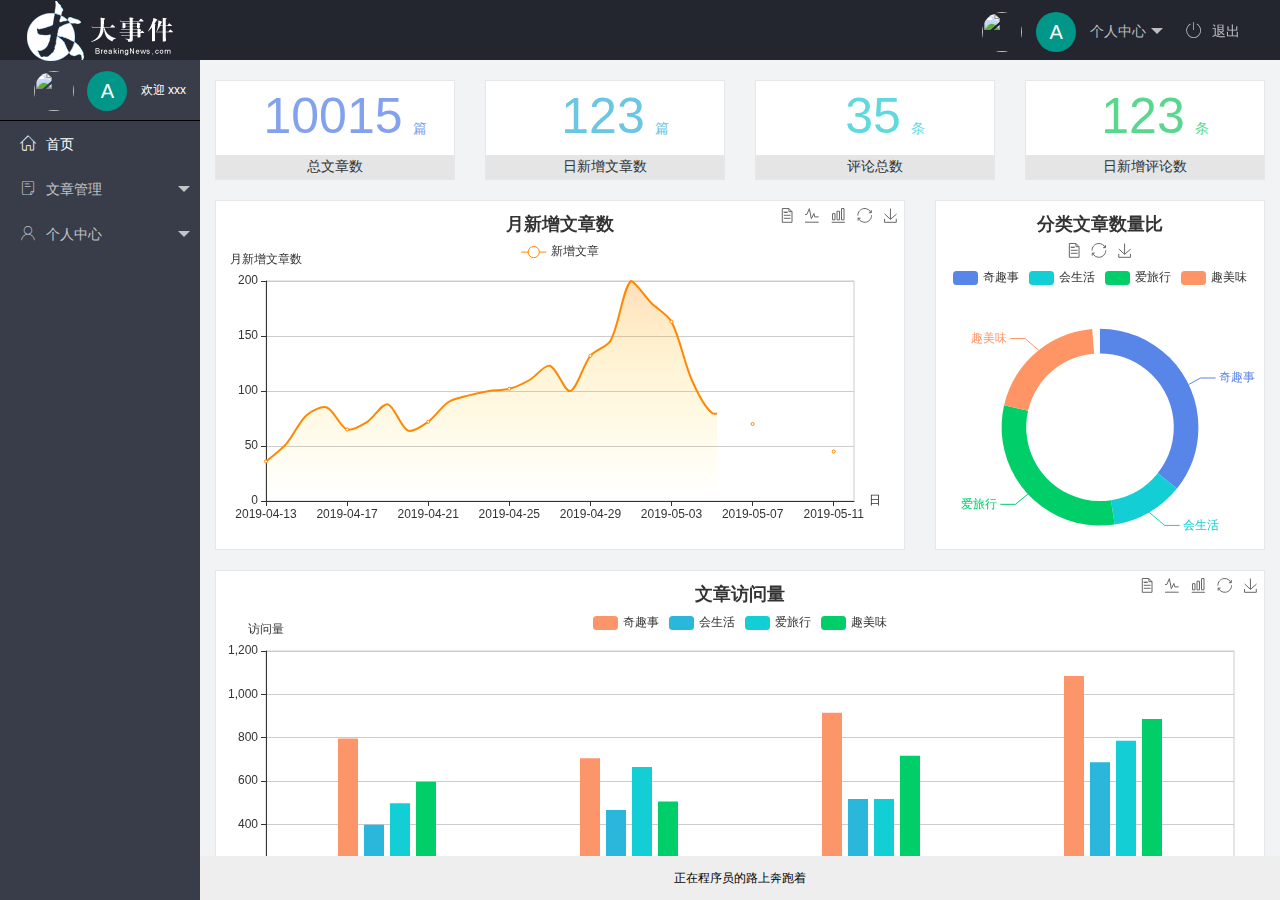
==== commit cce0ffe6: "个人中心功能完成" ====
--- a/index.html
+++ b/index.html
@@ -32,9 +32,9 @@
                         个人中心
                     </a>
                     <dl class="layui-nav-child">
-                        <dd><a href="">基本资料</a></dd>
-                        <dd><a href="">更换头像</a></dd>
-                        <dd><a href="">重置密码</a></dd>
+                        <dd><a href="/user/user_info.html" target="fm">基本资料</a></dd>
+                        <dd><a href="/user/user_avatar.html" target="fm">更换头像</a></dd>
+                        <dd><a href="/user/user_pwd.html" target="fm">重置密码</a></dd>
                     </dl>
                 </li>
                 <li class="layui-nav-item"><a href="javascript:;" id="btnLogin"><span
@@ -66,9 +66,12 @@
                     <li class="layui-nav-item">
                         <a href="javascript:;"><span class="iconfont icon-user"></span>个人中心</a>
                         <dl class="layui-nav-child">
-                            <dd><a href="javascript:;"><i class="layui-icon layui-icon-app"></i>基本资料</a></dd>
-                            <dd><a href="javascript:;"><i class="layui-icon layui-icon-app"></i>更换头像</a></dd>
-                            <dd><a href="javascript:;"><i class="layui-icon layui-icon-app"></i>重置密码</a></dd>
+                            <dd><a href="/user/user_info.html" target="fm"><i
+                                        class="layui-icon layui-icon-app"></i>基本资料</a></dd>
+                            <dd><a href="/user/user_avatar.html" target="fm"><i
+                                        class="layui-icon layui-icon-app"></i>更换头像</a></dd>
+                            <dd><a href="/user/user_pwd.html" target="fm"><i
+                                        class="layui-icon layui-icon-app"></i>重置密码</a></dd>
                         </dl>
                     </li>
 
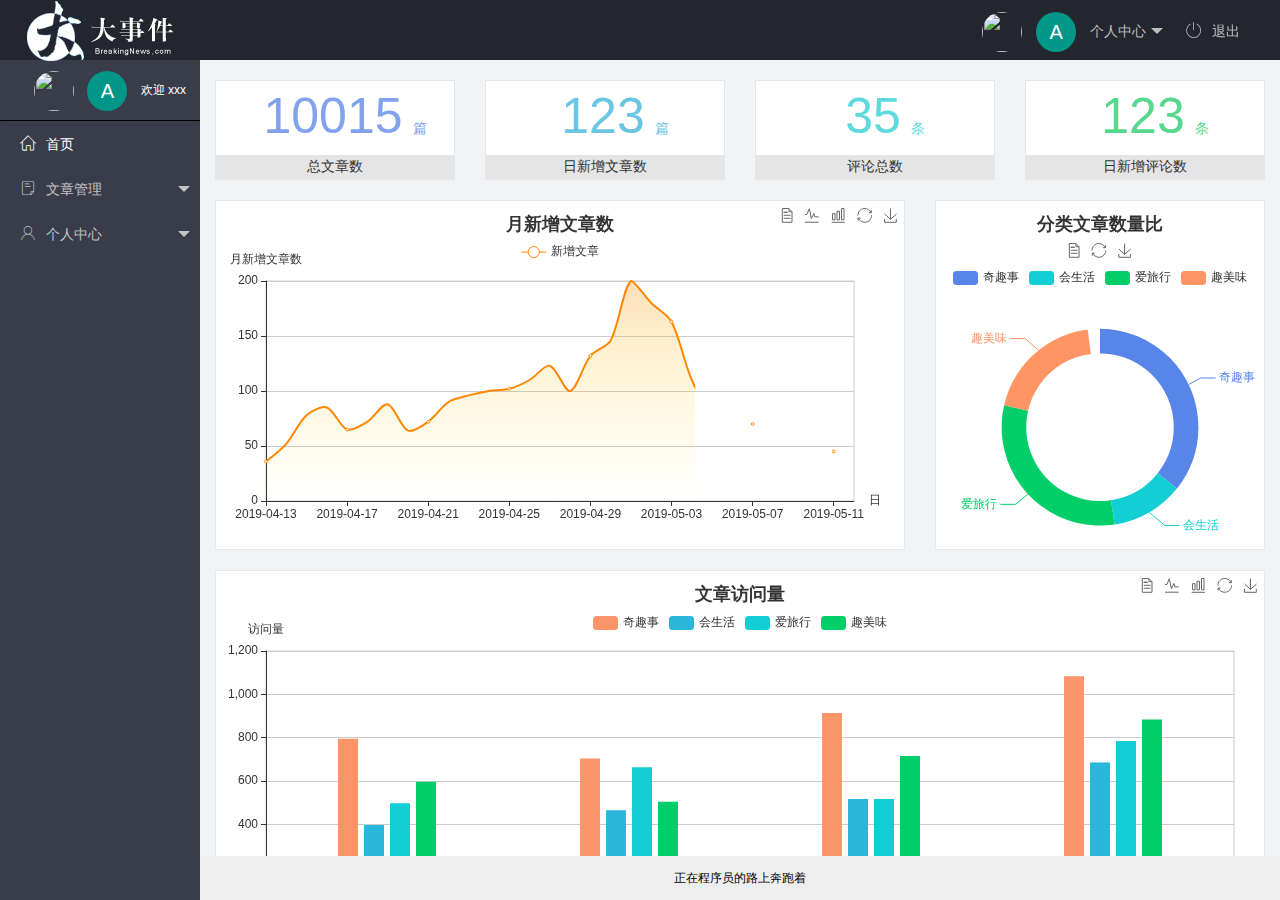
==== commit 009fb823: "文章管理功能完成" ====
--- a/index.html
+++ b/index.html
@@ -58,9 +58,12 @@
                     <li class="layui-nav-item ">
                         <a class="" href="javascript:;"><span class="iconfont icon-16"></span>文章管理</a>
                         <dl class="layui-nav-child">
-                            <dd><a href="javascript:;"><i class="layui-icon layui-icon-app"></i>文章类别</a></dd>
-                            <dd><a href="javascript:;"><i class="layui-icon layui-icon-app"></i>文章列表</a></dd>
-                            <dd><a href="javascript:;"><i class="layui-icon layui-icon-app"></i>发表文章</a></dd>
+                            <dd><a href="/assets/article/art_cate.html" target="fm"><i
+                                        class="layui-icon layui-icon-app"></i>文章类别</a></dd>
+                            <dd><a id="art_list" href="/assets/article/art_list.html" target="fm"><i
+                                        class="layui-icon layui-icon-app"></i>文章列表</a></dd>
+                            <dd><a href="/assets/article/art_pub.html" target="fm"><i
+                                        class="layui-icon layui-icon-app"></i>发表文章</a></dd>
                         </dl>
                     </li>
                     <li class="layui-nav-item">
